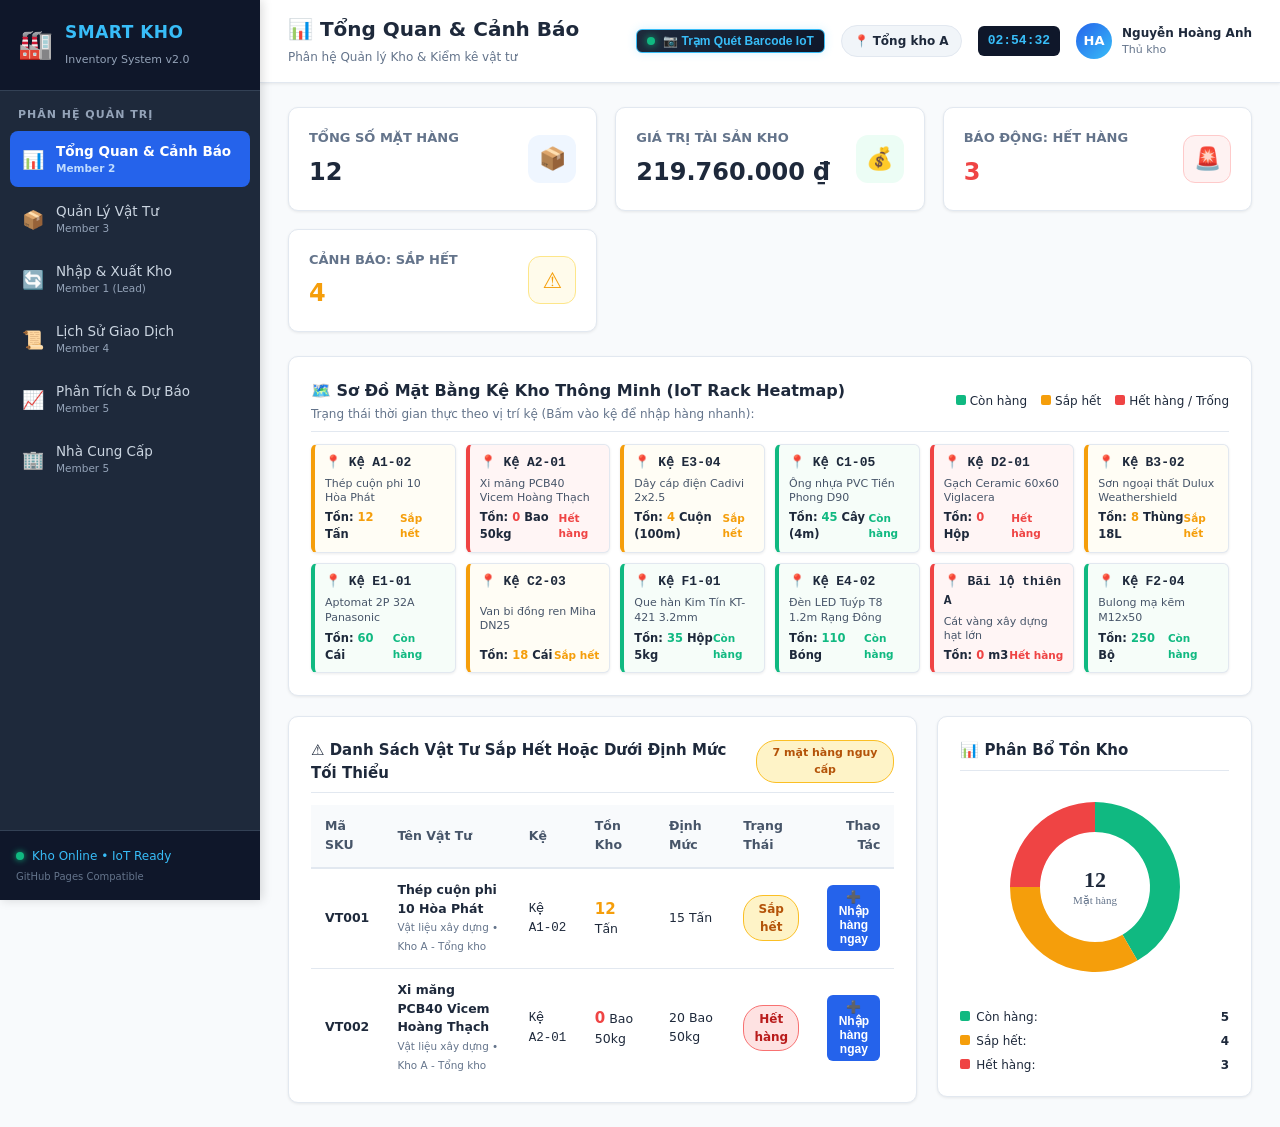
==== index.html @ 8de477c5 "feat: complete 6-page enterprise smart warehouse management system" ====
<!DOCTYPE html>
<html lang="vi">
<head>
  <meta charset="UTF-8">
  <meta name="viewport" content="width=device-width, initial-scale=1.0">
  <title>Smart Kho - Tổng Quan & Cảnh Báo Tồn Kho</title>
  <link rel="stylesheet" href="assets/css/style.css">
</head>
<body>
  <div class="app-layout">
    <!-- Sidebar component -->
    <div id="sidebar-container"></div>

    <div class="app-main">
      <!-- Header component -->
      <div id="header-container"></div>

      <main class="page-content">
        <!-- 4 KPI CARDS -->
        <div class="kpi-grid">
          <div class="kpi-card">
            <div class="kpi-info">
              <h4>Tổng Số Mặt Hàng</h4>
              <div class="kpi-value" id="kpi-total-items">0</div>
            </div>
            <div class="kpi-icon kpi-blue">📦</div>
          </div>

          <div class="kpi-card">
            <div class="kpi-info">
              <h4>Giá Trị Tài Sản Kho</h4>
              <div class="kpi-value" id="kpi-total-value">0 đ</div>
            </div>
            <div class="kpi-icon kpi-green">💰</div>
          </div>

          <div class="kpi-card">
            <div class="kpi-info">
              <h4>Báo Động: Hết Hàng</h4>
              <div class="kpi-value" id="kpi-out-stock" style="color: var(--danger);">0</div>
            </div>
            <div class="kpi-icon kpi-red">🚨</div>
          </div>

          <div class="kpi-card">
            <div class="kpi-info">
              <h4>Cảnh Báo: Sắp Hết</h4>
              <div class="kpi-value" id="kpi-low-stock" style="color: var(--warning);">0</div>
            </div>
            <div class="kpi-icon kpi-yellow">⚠️</div>
          </div>
        </div>

        <!-- SƠ ĐỒ BẢN ĐỒ KỆ KHO THỜI GIAN THỰC (ĐƯA LÊN TRÊN ĐỂ DỄ QUAN SÁT) -->
        <div class="card" style="margin-bottom: 20px;">
          <div class="card-header" style="margin-bottom: 12px; padding-bottom: 8px;">
            <div>
              <h3 class="card-title">🗺️ Sơ Đồ Mặt Bằng Kệ Kho Thông Minh (IoT Rack Heatmap)</h3>
              <p style="font-size: 12px; color: var(--text-muted); margin-top: 2px;">Trạng thái thời gian thực theo vị trí kệ (Bấm vào kệ để nhập hàng nhanh):</p>
            </div>
            <div style="display: flex; gap: 14px; font-size: 12px; align-items: center;">
              <span><span style="display: inline-block; width: 10px; height: 10px; background: #10b981; border-radius: 2px; margin-right: 4px;"></span>Còn hàng</span>
              <span><span style="display: inline-block; width: 10px; height: 10px; background: #f59e0b; border-radius: 2px; margin-right: 4px;"></span>Sắp hết</span>
              <span><span style="display: inline-block; width: 10px; height: 10px; background: #ef4444; border-radius: 2px; margin-right: 4px;"></span>Hết hàng / Trống</span>
            </div>
          </div>
          <div class="rack-grid" id="rack-heatmap-grid" style="margin-top: 8px;">
            <!-- JS render các ô kệ hàng -->
          </div>
        </div>

        <div style="display: grid; grid-template-columns: 2fr 1fr; gap: 20px; align-items: start;">
          <!-- BẢNG CẢNH BÁO NGUY CẤP (THU NHỎ GỌN GÀNG, CÓ SCROLLBAR MƯỢT) -->
          <div class="card" style="margin-bottom: 0;">
            <div class="card-header" style="margin-bottom: 12px; padding-bottom: 8px;">
              <h3 class="card-title" style="font-size: 15px;">⚠️ Danh Sách Vật Tư Sắp Hết Hoặc Dưới Định Mức Tối Thiểu</h3>
              <span class="badge badge-warning" id="warning-count-badge" style="font-size: 11px;">0 mục cần chú ý</span>
            </div>
            <div class="table-responsive" style="max-height: 275px; overflow-y: auto;">
              <table class="table" style="font-size: 12.5px;">
                <thead style="position: sticky; top: 0; background: #f8fafc; z-index: 2;">
                  <tr>
                    <th>Mã SKU</th>
                    <th>Tên Vật Tư</th>
                    <th>Kệ</th>
                    <th>Tồn Kho</th>
                    <th>Định Mức</th>
                    <th>Trạng Thái</th>
                    <th style="text-align: right;">Thao Tác</th>
                  </tr>
                </thead>
                <tbody id="urgent-table-body">
                  <!-- Dữ liệu JS render -->
                </tbody>
              </table>
            </div>
          </div>

          <!-- BIỂU ĐỒ TRÒN TỶ LỆ CƠ CẤU TỒN KHO (HTML5 CANVAS) -->
          <div class="card" style="margin-bottom: 0;">
            <div class="card-header" style="margin-bottom: 12px; padding-bottom: 8px;">
              <h3 class="card-title" style="font-size: 15px;">📊 Phân Bổ Tồn Kho</h3>
            </div>
            <div style="text-align: center; padding: 4px 0;">
              <canvas id="donutChart" width="200" height="200"></canvas>
            </div>
            <div style="margin-top: 10px; font-size: 12px; display: flex; flex-direction: column; gap: 6px;">
              <div style="display: flex; justify-content: space-between; align-items: center;">
                <span><span style="display: inline-block; width: 10px; height: 10px; background: #10b981; border-radius: 2px; margin-right: 6px;"></span>Còn hàng:</span>
                <strong id="legend-in-stock">0</strong>
              </div>
              <div style="display: flex; justify-content: space-between; align-items: center;">
                <span><span style="display: inline-block; width: 10px; height: 10px; background: #f59e0b; border-radius: 2px; margin-right: 6px;"></span>Sắp hết:</span>
                <strong id="legend-low-stock">0</strong>
              </div>
              <div style="display: flex; justify-content: space-between; align-items: center;">
                <span><span style="display: inline-block; width: 10px; height: 10px; background: #ef4444; border-radius: 2px; margin-right: 6px;"></span>Hết hàng:</span>
                <strong id="legend-out-stock">0</strong>
              </div>
            </div>
          </div>
        </div>
      </main>
    </div>
  </div>

  <script src="assets/js/db.js"></script>
  <script src="assets/js/layout.js"></script>
  <script src="assets/js/index.js"></script>
</body>
</html>
---- assets/css/style.css ----
/**
 * ==============================================================================
 * DESIGN SYSTEM VÀ STYLES DÙNG CHUNG (style.css)
 * Phụ trách: Shared Core
 * Đạt chuẩn: HTML5 & CSS3 Responsive, Modern Dashboard UI
 * ==============================================================================
 */

:root {
  --primary: #2563eb;
  --primary-hover: #1d4ed8;
  --primary-light: #eff6ff;
  --success: #10b981;
  --success-bg: #d1fae5;
  --warning: #f59e0b;
  --warning-bg: #fef3c7;
  --danger: #ef4444;
  --danger-bg: #fee2e2;
  --dark-bg: #0f172a;
  --sidebar-bg: #1e293b;
  --sidebar-hover: #334155;
  --body-bg: #f8fafc;
  --card-bg: #ffffff;
  --text-main: #1e293b;
  --text-muted: #64748b;
  --border-color: #e2e8f0;
  --radius: 10px;
  --shadow-sm: 0 1px 3px rgba(0,0,0,0.08);
  --shadow-md: 0 4px 6px -1px rgba(0,0,0,0.1), 0 2px 4px -1px rgba(0,0,0,0.06);
  --shadow-lg: 0 10px 15px -3px rgba(0,0,0,0.1);
  --font-family: 'Segoe UI', system-ui, -apple-system, sans-serif;
}

* {
  box-sizing: border-box;
  margin: 0;
  padding: 0;
}

body {
  font-family: var(--font-family);
  background-color: var(--body-bg);
  color: var(--text-main);
  line-height: 1.5;
  min-height: 100vh;
}

/* --- APP LAYOUT --- */
.app-layout {
  display: flex;
  min-height: 100vh;
}

.app-sidebar {
  width: 260px;
  background-color: var(--sidebar-bg);
  color: #fff;
  display: flex;
  flex-direction: column;
  position: fixed;
  top: 0;
  bottom: 0;
  left: 0;
  z-index: 100;
  box-shadow: 2px 0 10px rgba(0,0,0,0.15);
}

.sidebar-brand {
  display: flex;
  align-items: center;
  gap: 12px;
  padding: 20px 18px;
  background-color: #0f172a;
  border-bottom: 1px solid #334155;
}

.brand-icon {
  font-size: 28px;
}

.brand-text h3 {
  font-size: 17px;
  font-weight: 700;
  letter-spacing: 0.5px;
  color: #38bdf8;
}

.brand-text span {
  font-size: 11px;
  color: #94a3b8;
}

.sidebar-section-title {
  padding: 16px 18px 8px;
  font-size: 11px;
  text-transform: uppercase;
  color: #94a3b8;
  font-weight: 600;
  letter-spacing: 1px;
}

.sidebar-nav {
  display: flex;
  flex-direction: column;
  gap: 4px;
  padding: 0 10px;
  flex: 1;
  overflow-y: auto;
}

.nav-item {
  display: flex;
  align-items: center;
  gap: 12px;
  padding: 10px 12px;
  color: #cbd5e1;
  text-decoration: none;
  border-radius: 8px;
  transition: all 0.2s ease;
}

.nav-item:hover {
  background-color: var(--sidebar-hover);
  color: #fff;
  transform: translateX(4px);
}

.nav-item.active {
  background-color: var(--primary);
  color: #fff;
  font-weight: 600;
}

.nav-icon {
  font-size: 18px;
}

.nav-info {
  display: flex;
  flex-direction: column;
}

.nav-title {
  font-size: 13.5px;
}

.nav-sub {
  font-size: 10.5px;
  color: #94a3b8;
}

.nav-item.active .nav-sub {
  color: #bfdbfe;
}

.sidebar-footer {
  padding: 16px;
  border-top: 1px solid #334155;
  background: #0f172a;
  font-size: 12px;
}

.system-status {
  display: flex;
  align-items: center;
  gap: 8px;
  color: #38bdf8;
  margin-bottom: 4px;
}

.status-dot {
  width: 8px;
  height: 8px;
  background-color: #10b981;
  border-radius: 50%;
  box-shadow: 0 0 6px #10b981;
}

.version-tag {
  color: #64748b;
  display: block;
}

/* --- MAIN CONTENT & HEADER --- */
.app-main {
  flex: 1;
  margin-left: 260px;
  display: flex;
  flex-direction: column;
  min-width: 0;
}

.app-header {
  background-color: var(--card-bg);
  border-bottom: 1px solid var(--border-color);
  padding: 14px 28px;
  display: flex;
  align-items: center;
  justify-content: space-between;
  position: sticky;
  top: 0;
  z-index: 90;
  box-shadow: var(--shadow-sm);
}

.header-left .page-main-title {
  font-size: 20px;
  font-weight: 700;
  color: var(--text-main);
}

.header-left .page-desc {
  font-size: 12px;
  color: var(--text-muted);
}

.header-right {
  display: flex;
  align-items: center;
  gap: 16px;
}

.warehouse-badge {
  background-color: #f1f5f9;
  padding: 6px 12px;
  border-radius: 20px;
  font-size: 12px;
  border: 1px solid var(--border-color);
}

.header-clock {
  font-family: monospace;
  font-size: 13px;
  font-weight: 600;
  background: #0f172a;
  color: #38bdf8;
  padding: 5px 10px;
  border-radius: 6px;
}

.header-user {
  display: flex;
  align-items: center;
  gap: 10px;
}

.user-avatar {
  width: 36px;
  height: 36px;
  border-radius: 50%;
  background: linear-gradient(135deg, #2563eb, #38bdf8);
  color: #fff;
  display: flex;
  align-items: center;
  justify-content: center;
  font-weight: 700;
  font-size: 13px;
}

.user-info {
  display: flex;
  flex-direction: column;
  font-size: 12px;
}

.user-name {
  font-weight: 600;
}

.user-role {
  color: var(--text-muted);
  font-size: 11px;
}

.page-content {
  padding: 24px 28px;
  flex: 1;
}

/* --- CARDS & KPI CARDS --- */
.kpi-grid {
  display: grid;
  grid-template-columns: repeat(auto-fit, minmax(230px, 1fr));
  gap: 18px;
  margin-bottom: 24px;
}

.kpi-card {
  background: var(--card-bg);
  border-radius: var(--radius);
  padding: 20px;
  border: 1px solid var(--border-color);
  box-shadow: var(--shadow-sm);
  display: flex;
  align-items: center;
  justify-content: space-between;
  transition: transform 0.2s, box-shadow 0.2s;
}

.kpi-card:hover {
  transform: translateY(-2px);
  box-shadow: var(--shadow-md);
}

.kpi-info h4 {
  font-size: 13px;
  color: var(--text-muted);
  text-transform: uppercase;
  font-weight: 600;
  margin-bottom: 6px;
}

.kpi-value {
  font-size: 24px;
  font-weight: 700;
  color: var(--text-main);
}

.kpi-icon {
  width: 48px;
  height: 48px;
  border-radius: 12px;
  display: flex;
  align-items: center;
  justify-content: center;
  font-size: 22px;
}

.kpi-blue { background: #eff6ff; color: #2563eb; }
.kpi-red { background: #fef2f2; color: #ef4444; border: 1px solid #fecaca; }
.kpi-yellow { background: #fffbeb; color: #f59e0b; border: 1px solid #fde68a; }
.kpi-green { background: #ecfdf5; color: #10b981; }

.card {
  background: var(--card-bg);
  border-radius: var(--radius);
  border: 1px solid var(--border-color);
  box-shadow: var(--shadow-sm);
  padding: 22px;
  margin-bottom: 24px;
}

.card-header {
  display: flex;
  justify-content: space-between;
  align-items: center;
  margin-bottom: 18px;
  padding-bottom: 12px;
  border-bottom: 1px solid var(--border-color);
}

.card-title {
  font-size: 16px;
  font-weight: 700;
  display: flex;
  align-items: center;
  gap: 8px;
}

/* --- NHÃN TRẠNG THÁI (STATUS BADGES - BẮT BUỘC THEO ĐỀ BÀI) --- */
.badge {
  display: inline-flex;
  align-items: center;
  gap: 6px;
  padding: 4px 10px;
  border-radius: 20px;
  font-size: 12px;
  font-weight: 600;
  text-align: center;
}

/* Hết hàng - Đỏ */
.badge-danger {
  background-color: var(--danger-bg);
  color: #b91c1c;
  border: 1px solid #f87171;
}

/* Sắp hết - Vàng */
.badge-warning {
  background-color: var(--warning-bg);
  color: #b45309;
  border: 1px solid #fbbf24;
}

/* Còn hàng - Xanh */
.badge-success {
  background-color: var(--success-bg);
  color: #047857;
  border: 1px solid #34d399;
}

.badge-info {
  background-color: #e0f2fe;
  color: #0369a1;
  border: 1px solid #7dd3fc;
}

/* --- BẢNG DỮ LIỆU (TABLES) --- */
.table-responsive {
  overflow-x: auto;
}

.table {
  width: 100%;
  border-collapse: collapse;
  font-size: 13.5px;
}

.table th {
  background-color: #f8fafc;
  color: #475569;
  font-weight: 600;
  text-align: left;
  padding: 12px 14px;
  border-bottom: 2px solid var(--border-color);
}

.table td {
  padding: 12px 14px;
  border-bottom: 1px solid var(--border-color);
  vertical-align: middle;
}

.table tr:hover {
  background-color: #f1f5f9;
}

/* --- NÚT BẤM (BUTTONS) --- */
.btn {
  display: inline-flex;
  align-items: center;
  justify-content: center;
  gap: 6px;
  padding: 8px 16px;
  font-size: 13px;
  font-weight: 600;
  border-radius: 6px;
  cursor: pointer;
  border: 1px solid transparent;
  transition: all 0.2s ease;
  text-decoration: none;
}

.btn-primary { background: var(--primary); color: #fff; }
.btn-primary:hover { background: var(--primary-hover); }
.btn-danger { background: var(--danger); color: #fff; }
.btn-danger:hover { background: #dc2626; }
.btn-warning { background: var(--warning); color: #fff; }
.btn-warning:hover { background: #d97706; }
.btn-success { background: var(--success); color: #fff; }
.btn-success:hover { background: #059669; }
.btn-outline { background: transparent; border-color: var(--border-color); color: var(--text-main); }
.btn-outline:hover { background: #f1f5f9; }
.btn-sm { padding: 4px 10px; font-size: 12px; }
.btn:disabled { opacity: 0.5; cursor: not-allowed; }

/* --- FORM CONTROLS & HTML5 VALIDATION --- */
.form-group {
  margin-bottom: 16px;
}

.form-label {
  display: block;
  font-size: 12.5px;
  font-weight: 600;
  margin-bottom: 6px;
  color: #334155;
}

.form-control {
  width: 100%;
  padding: 9px 12px;
  font-size: 13.5px;
  border: 1px solid var(--border-color);
  border-radius: 6px;
  outline: none;
  transition: border-color 0.2s, box-shadow 0.2s;
  background-color: #fff;
}

.form-control:focus {
  border-color: var(--primary);
  box-shadow: 0 0 0 3px rgba(37,99,235,0.15);
}

.form-control.is-invalid, .form-control:invalid:focus {
  border-color: var(--danger) !important;
  box-shadow: 0 0 0 3px rgba(239,68,68,0.2) !important;
}

.invalid-feedback {
  color: var(--danger);
  font-size: 11.5px;
  margin-top: 4px;
  display: none;
  font-weight: 500;
}

.is-invalid + .invalid-feedback,
.show-feedback {
  display: block !important;
}

/* --- TABS --- */
.tab-nav {
  display: flex;
  gap: 8px;
  border-bottom: 2px solid var(--border-color);
  margin-bottom: 20px;
}

.tab-btn {
  padding: 10px 18px;
  font-size: 14px;
  font-weight: 600;
  background: none;
  border: none;
  border-bottom: 2px solid transparent;
  margin-bottom: -2px;
  cursor: pointer;
  color: var(--text-muted);
}

.tab-btn.active {
  color: var(--primary);
  border-bottom-color: var(--primary);
}

.tab-pane {
  display: none;
}

.tab-pane.active {
  display: block;
}

/* --- MODAL DIALOG --- */
.modal-overlay {
  position: fixed;
  top: 0; left: 0; right: 0; bottom: 0;
  background: rgba(15, 23, 42, 0.6);
  display: none;
  align-items: center;
  justify-content: center;
  z-index: 1000;
  padding: 20px;
}

.modal-overlay.active {
  display: flex;
}

.modal-box {
  background: #fff;
  border-radius: var(--radius);
  width: 100%;
  max-width: 580px;
  box-shadow: var(--shadow-lg);
  overflow: hidden;
  animation: modalIn 0.2s ease-out;
}

@keyframes modalIn {
  from { transform: scale(0.95); opacity: 0; }
  to { transform: scale(1); opacity: 1; }
}

.modal-header {
  padding: 16px 22px;
  background: #f8fafc;
  border-bottom: 1px solid var(--border-color);
  display: flex;
  align-items: center;
  justify-content: space-between;
}

.modal-title {
  font-size: 16px;
  font-weight: 700;
}

.modal-close {
  background: none;
  border: none;
  font-size: 20px;
  cursor: pointer;
  color: var(--text-muted);
}

.modal-body {
  padding: 22px;
  max-height: 75vh;
  overflow-y: auto;
}

.modal-footer {
  padding: 14px 22px;
  background: #f8fafc;
  border-top: 1px solid var(--border-color);
  display: flex;
  justify-content: flex-end;
  gap: 10px;
}

/* --- TIMELINE (DÒNG THỜI GIAN LỊCH SỬ) --- */
.timeline {
  position: relative;
  padding: 15px 0 15px 35px;
}

.timeline::before {
  content: '';
  position: absolute;
  top: 0;
  bottom: 0;
  left: 14px;
  width: 2px;
  background-color: var(--border-color);
}

.timeline-item {
  position: relative;
  margin-bottom: 24px;
}

.timeline-dot {
  position: absolute;
  left: -29px;
  top: 4px;
  width: 20px;
  height: 20px;
  border-radius: 50%;
  display: flex;
  align-items: center;
  justify-content: center;
  font-size: 11px;
  color: #fff;
}

.timeline-dot.import { background: var(--success); box-shadow: 0 0 0 4px var(--success-bg); }
.timeline-dot.export { background: var(--danger); box-shadow: 0 0 0 4px var(--danger-bg); }

.timeline-card {
  background: #fff;
  border: 1px solid var(--border-color);
  border-radius: 8px;
  padding: 14px 18px;
  box-shadow: var(--shadow-sm);
}

.timeline-head {
  display: flex;
  justify-content: space-between;
  align-items: center;
  margin-bottom: 6px;
}

.timeline-title {
  font-weight: 700;
  font-size: 14px;
}

.timeline-time {
  font-size: 11.5px;
  color: var(--text-muted);
}

.timeline-meta {
  display: flex;
  gap: 14px;
  font-size: 12.5px;
  color: #475569;
  margin-top: 6px;
}

/* --- TOAST NOTIFICATION --- */
#toast-container {
  position: fixed;
  top: 20px;
  right: 20px;
  z-index: 9999;
  display: flex;
  flex-direction: column;
  gap: 10px;
}

.toast {
  display: flex;
  align-items: center;
  gap: 10px;
  padding: 12px 18px;
  border-radius: 8px;
  color: #fff;
  font-size: 13.5px;
  box-shadow: var(--shadow-lg);
  animation: toastIn 0.3s ease;
  min-width: 280px;
}

.toast-success { background: #059669; }
.toast-error { background: #dc2626; }
.toast-warning { background: #d97706; }

.toast.hide {
  animation: toastOut 0.3s ease forwards;
}

@keyframes toastIn {
  from { transform: translateX(100%); opacity: 0; }
  to { transform: translateX(0); opacity: 1; }
}

@keyframes toastOut {
  from { transform: translateX(0); opacity: 1; }
  to { transform: translateX(100%); opacity: 0; }
}


/* --- IOT BARCODE SCANNER STATION STYLES --- */
.iot-scanner-trigger-btn {
  background: linear-gradient(135deg, #1e293b, #0f172a);
  border: 1px solid #38bdf8;
  color: #38bdf8;
  display: flex;
  align-items: center;
  gap: 8px;
  font-weight: 600;
  box-shadow: 0 0 10px rgba(56, 189, 248, 0.2);
  transition: all 0.2s ease;
}

.iot-scanner-trigger-btn:hover {
  background: #0284c7;
  color: #fff;
  border-color: #0284c7;
  box-shadow: 0 0 15px rgba(2, 132, 199, 0.4);
  transform: translateY(-1px);
}

.iot-pulse-dot {
  width: 8px;
  height: 8px;
  background-color: #10b981;
  border-radius: 50%;
  box-shadow: 0 0 8px #10b981;
  animation: pulseDot 1.4s infinite;
}

@keyframes pulseDot {
  0% { transform: scale(0.9); opacity: 0.7; }
  50% { transform: scale(1.3); opacity: 1; }
  100% { transform: scale(0.9); opacity: 0.7; }
}

.iot-modal-box {
  max-width: 620px;
  border: 1px solid #334155;
}

.iot-modal-header {
  background: #0f172a;
  border-bottom: 1px solid #334155;
}

.scanner-viewport {
  background: #020617;
  border-radius: 8px;
  height: 160px;
  position: relative;
  overflow: hidden;
  display: flex;
  align-items: center;
  justify-content: center;
  border: 2px solid #1e293b;
  box-shadow: inset 0 0 20px rgba(0,0,0,0.8);
}

.laser-beam {
  position: absolute;
  left: 0;
  right: 0;
  height: 2px;
  background: #ef4444;
  box-shadow: 0 0 8px #ef4444, 0 0 18px #ef4444;
  animation: laserSweep 2s infinite ease-in-out;
  z-index: 5;
}

@keyframes laserSweep {
  0% { top: 15%; opacity: 0.6; }
  50% { top: 85%; opacity: 1; }
  100% { top: 15%; opacity: 0.6; }
}

.scanner-target-box {
  width: 220px;
  height: 100px;
  position: relative;
  display: flex;
  flex-direction: column;
  align-items: center;
  justify-content: center;
}

.corner {
  position: absolute;
  width: 14px;
  height: 14px;
  border-color: #38bdf8;
  border-style: solid;
}
.corner.top-left { top: 0; left: 0; border-width: 2px 0 0 2px; }
.corner.top-right { top: 0; right: 0; border-width: 2px 2px 0 0; }
.corner.bottom-left { bottom: 0; left: 0; border-width: 0 0 2px 2px; }
.corner.bottom-right { bottom: 0; right: 0; border-width: 0 2px 2px 0; }

.barcode-preview-stripes {
  display: flex;
  gap: 3px;
  align-items: center;
  height: 40px;
  opacity: 0.45;
}
.bar { background: #94a3b8; height: 100%; border-radius: 1px; }
.bar.b1 { width: 2px; }
.bar.b2 { width: 4px; }
.bar.b3 { width: 6px; }
.bar.b4 { width: 8px; }

.scanner-status-text {
  font-family: monospace;
  font-size: 11px;
  color: #38bdf8;
  margin-top: 10px;
  letter-spacing: 0.5px;
}

.quick-scan-buttons {
  display: grid;
  grid-template-columns: 1fr 1fr;
  gap: 8px;
}

.btn-quick-scan {
  background: #f8fafc;
  border: 1px solid #cbd5e1;
  padding: 8px 12px;
  border-radius: 6px;
  font-size: 12px;
  font-weight: 600;
  color: #334155;
  cursor: pointer;
  text-align: left;
  transition: all 0.15s ease;
  display: flex;
  align-items: center;
  gap: 6px;
}

.btn-quick-scan:hover {
  background: #eff6ff;
  border-color: #2563eb;
  color: #2563eb;
  transform: translateY(-1px);
}

.scan-result-box {
  background: #f8fafc;
  border: 1px solid var(--border-color);
  border-radius: 8px;
  padding: 16px;
  animation: fadeIn 0.25s ease-out;
}

.scan-result-box.success {
  background: #f0fdf4;
  border-color: #86efac;
}

.scan-result-box.error {
  background: #fef2f2;
  border-color: #fca5a5;
}

.result-header {
  display: flex;
  justify-content: space-between;
  align-items: center;
  margin-bottom: 12px;
  padding-bottom: 8px;
  border-bottom: 1px solid #e2e8f0;
}

.result-grid {
  display: grid;
  grid-template-columns: 1fr 1fr;
  gap: 8px;
  font-size: 13px;
  margin-bottom: 14px;
}

.result-actions {
  display: flex;
  gap: 8px;
  flex-wrap: wrap;
}

@keyframes fadeIn {
  from { opacity: 0; transform: translateY(6px); }
  to { opacity: 1; transform: translateY(0); }
}


/* --- RACK HEATMAP (BẢN ĐỒ KỆ KHO THÔNG MINH) --- */
.rack-grid {
  display: grid;
  grid-template-columns: repeat(auto-fill, minmax(125px, 1fr));
  gap: 10px;
  margin-top: 10px;
}

.rack-cell {
  background: #ffffff;
  border: 1px solid var(--border-color);
  border-radius: 6px;
  padding: 8px 10px;
  cursor: pointer;
  transition: all 0.2s ease;
  position: relative;
  display: flex;
  flex-direction: column;
  justify-content: space-between;
  min-height: 68px;
  box-shadow: var(--shadow-sm);
}

.rack-cell:hover {
  transform: translateY(-2px);
  box-shadow: var(--shadow-md);
  border-color: var(--primary);
}

.rack-cell.status-out {
  border-left: 4px solid var(--danger);
  background: #fff5f5;
}

.rack-cell.status-low {
  border-left: 4px solid var(--warning);
  background: #fffdf5;
}

.rack-cell.status-safe {
  border-left: 4px solid var(--success);
  background: #f6fdf9;
}

.rack-code {
  font-family: monospace;
  font-weight: 700;
  font-size: 13px;
  color: #1e293b;
}

.rack-item-name {
  font-size: 11px;
  color: #475569;
  margin: 4px 0;
  line-height: 1.3;
  display: -webkit-box;
  -webkit-line-clamp: 2;
  -webkit-box-orient: vertical;
  overflow: hidden;
}

.rack-qty {
  font-size: 11.5px;
  font-weight: 700;
  display: flex;
  justify-content: space-between;
  align-items: center;
}

/* --- PRINTABLE VOUCHER / HÓA ĐƠN KHO CHUYÊN NGHIỆP --- */
.voucher-modal-box {
  max-width: 720px;
  background: #ffffff;
  border-radius: var(--radius);
  box-shadow: var(--shadow-lg);
  overflow: hidden;
}

.voucher-paper {
  background: #fff;
  padding: 30px;
  color: #111827;
  font-family: 'Times New Roman', serif, 'Segoe UI';
}

.voucher-gov-header {
  display: flex;
  justify-content: space-between;
  text-align: center;
  margin-bottom: 20px;
  border-bottom: 1px dashed #cbd5e1;
  padding-bottom: 12px;
}

.voucher-title-section {
  text-align: center;
  margin: 16px 0;
}

.voucher-title-section h2 {
  font-size: 20px;
  font-weight: 700;
  letter-spacing: 1px;
  text-transform: uppercase;
  color: #0f172a;
  margin-bottom: 4px;
}

.voucher-info-grid {
  display: grid;
  grid-template-columns: 1fr 1fr;
  gap: 8px;
  font-size: 13.5px;
  margin-bottom: 16px;
}

.voucher-table {
  width: 100%;
  border-collapse: collapse;
  font-size: 13px;
  margin: 14px 0;
}

.voucher-table th, .voucher-table td {
  border: 1px solid #475569;
  padding: 8px 10px;
}

.voucher-table th {
  background: #f1f5f9;
  font-weight: 700;
  text-align: center;
}

.voucher-signatures {
  display: grid;
  grid-template-columns: 1fr 1fr 1fr;
  text-align: center;
  margin-top: 30px;
  font-size: 13px;
}

.signature-role {
  font-weight: 700;
  margin-bottom: 50px;
}

.signature-name {
  font-style: italic;
  color: #475569;
}

/* CSS CHO MÁY IN (@media print) */
@media print {
  body * {
    visibility: hidden;
  }
  #voucher-printable-area, #voucher-printable-area * {
    visibility: visible;
  }
  #voucher-printable-area {
    position: absolute;
    left: 0;
    top: 0;
    width: 100%;
    margin: 0;
    padding: 20px;
    background: #fff;
  }
  .app-sidebar, .app-header, .modal-footer, .btn, .tab-nav {
    display: none !important;
  }
}

/* --- VIEW TOGGLE BUTTONS (HISTORY) --- */
.view-toggle-group {
  display: inline-flex;
  border: 1px solid var(--border-color);
  border-radius: 6px;
  overflow: hidden;
}

.view-toggle-btn {
  padding: 6px 14px;
  font-size: 12.5px;
  font-weight: 600;
  background: #fff;
  border: none;
  cursor: pointer;
  color: var(--text-muted);
  transition: all 0.15s ease;
}

.view-toggle-btn.active {
  background: var(--primary);
  color: #fff;
}
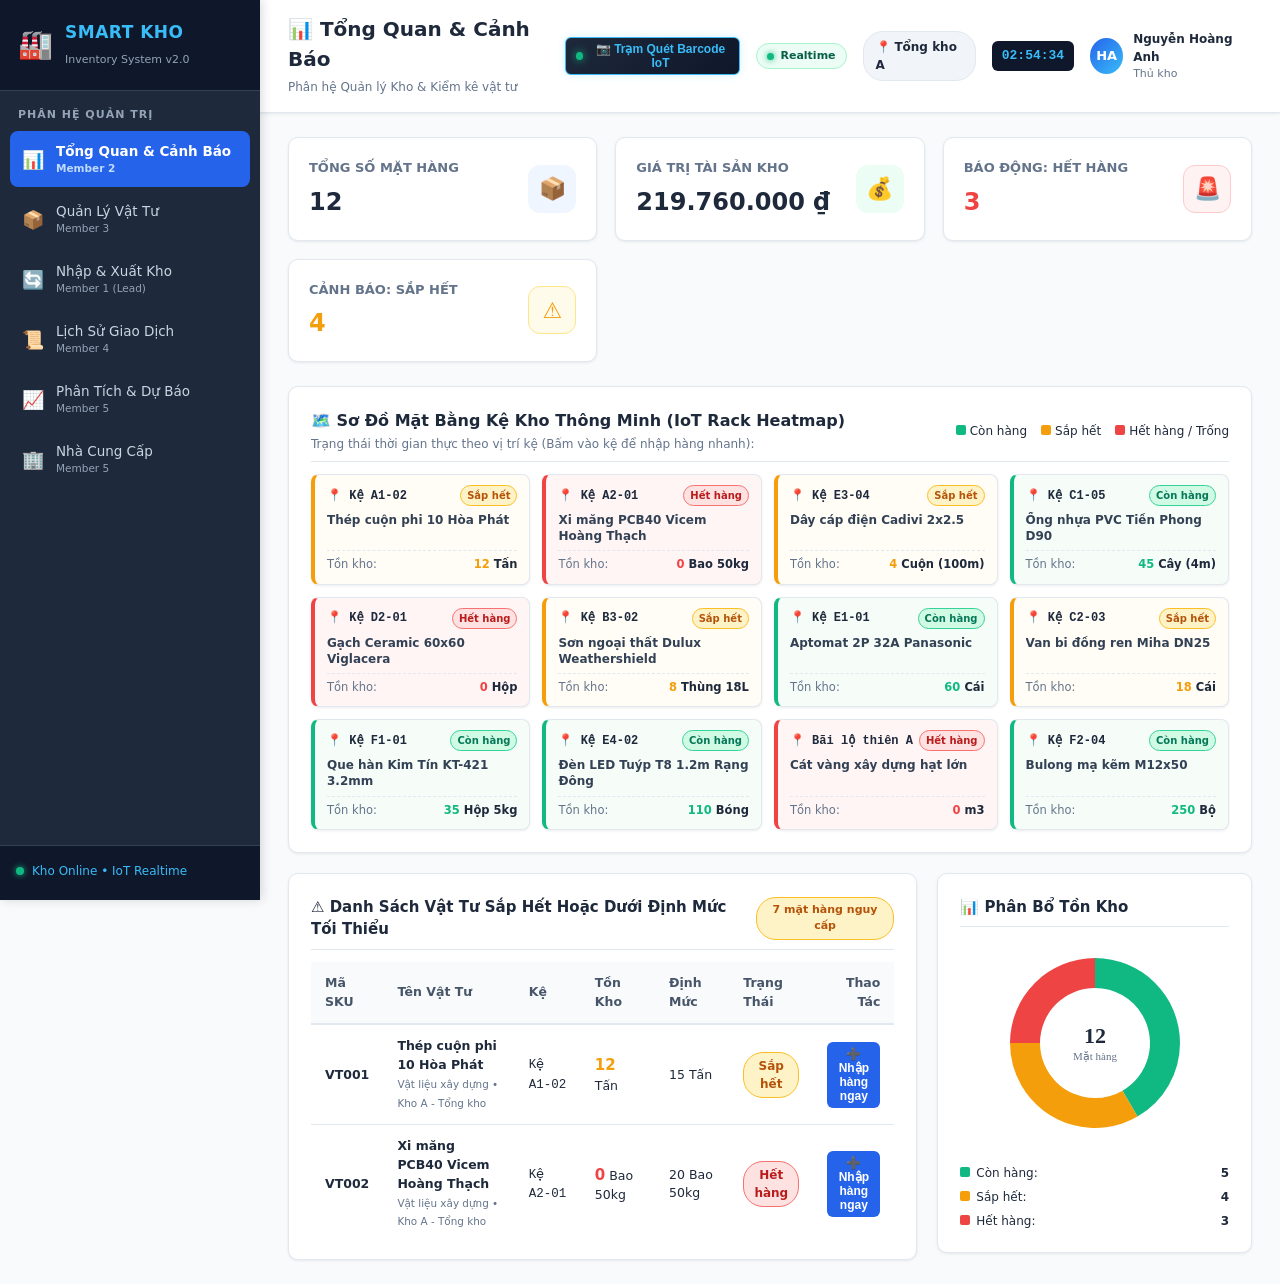
==== commit 2928adb2: "fix(ui-ux): full mobile-desktop responsiveness, realtime sync event bus, and clean layout" ====
--- a/index.html
+++ b/index.html
@@ -69,7 +69,7 @@
           </div>
         </div>
 
-        <div style="display: grid; grid-template-columns: 2fr 1fr; gap: 20px; align-items: start;">
+        <div class="dashboard-split-grid">
           <!-- BẢNG CẢNH BÁO NGUY CẤP (THU NHỎ GỌN GÀNG, CÓ SCROLLBAR MƯỢT) -->
           <div class="card" style="margin-bottom: 0;">
             <div class="card-header" style="margin-bottom: 12px; padding-bottom: 8px;">
--- a/assets/css/style.css
+++ b/assets/css/style.css
@@ -915,23 +915,24 @@
 /* --- RACK HEATMAP (BẢN ĐỒ KỆ KHO THÔNG MINH) --- */
 .rack-grid {
   display: grid;
-  grid-template-columns: repeat(auto-fill, minmax(125px, 1fr));
-  gap: 10px;
+  grid-template-columns: repeat(6, 1fr);
+  gap: 12px;
   margin-top: 10px;
+  width: 100%;
 }
 
 .rack-cell {
   background: #ffffff;
   border: 1px solid var(--border-color);
-  border-radius: 6px;
-  padding: 8px 10px;
+  border-radius: 8px;
+  padding: 10px 12px;
   cursor: pointer;
   transition: all 0.2s ease;
   position: relative;
   display: flex;
   flex-direction: column;
   justify-content: space-between;
-  min-height: 68px;
+  min-height: 84px;
   box-shadow: var(--shadow-sm);
 }
 
@@ -956,30 +957,56 @@
   background: #f6fdf9;
 }
 
+.rack-header-row {
+  display: flex;
+  justify-content: space-between;
+  align-items: center;
+  gap: 6px;
+  margin-bottom: 4px;
+}
+
 .rack-code {
   font-family: monospace;
   font-weight: 700;
-  font-size: 13px;
+  font-size: 12px;
   color: #1e293b;
+  white-space: nowrap;
+}
+
+.rack-badge {
+  font-size: 10px !important;
+  padding: 2px 6px !important;
+  white-space: nowrap;
 }
 
 .rack-item-name {
-  font-size: 11px;
-  color: #475569;
-  margin: 4px 0;
-  line-height: 1.3;
+  font-size: 12px;
+  font-weight: 600;
+  color: #334155;
+  margin: 2px 0 6px;
+  line-height: 1.35;
   display: -webkit-box;
   -webkit-line-clamp: 2;
   -webkit-box-orient: vertical;
   overflow: hidden;
-}
-
-.rack-qty {
+  text-overflow: ellipsis;
+  min-height: 32px;
+}
+
+.rack-qty-row {
+  display: flex;
+  justify-content: space-between;
+  align-items: center;
   font-size: 11.5px;
+  color: var(--text-muted);
+  border-top: 1px dashed #e2e8f0;
+  padding-top: 5px;
+  margin-top: auto;
+}
+
+.rack-qty-val {
   font-weight: 700;
-  display: flex;
-  justify-content: space-between;
-  align-items: center;
+  color: var(--text-main);
 }
 
 /* --- PRINTABLE VOUCHER / HÓA ĐƠN KHO CHUYÊN NGHIỆP --- */
@@ -1110,3 +1137,660 @@
   background: var(--primary);
   color: #fff;
 }
+
+/* ==============================================================================
+ * REALTIME SYNC & SEMANTIC RESPONSIVE GRIDS (Chuẩn Clean Code & ECC)
+ * ==============================================================================
+ */
+
+/* Huy hiệu đồng bộ Realtime trên Header */
+.realtime-badge {
+  display: inline-flex;
+  align-items: center;
+  gap: 6px;
+  background: #ecfdf5;
+  border: 1px solid #a7f3d0;
+  color: #065f46;
+  padding: 4px 10px;
+  border-radius: 20px;
+  font-size: 11px;
+  font-weight: 600;
+  transition: all 0.25s ease;
+  white-space: nowrap;
+}
+
+.realtime-pulse-dot {
+  width: 7px;
+  height: 7px;
+  background-color: #10b981;
+  border-radius: 50%;
+  box-shadow: 0 0 6px #10b981;
+  animation: pulseDot 1.4s infinite;
+}
+
+.realtime-badge.synced {
+  background: #eff6ff;
+  border-color: #93c5fd;
+  color: #1d4ed8;
+  transform: scale(1.05);
+}
+
+.iot-btn-text-mobile {
+  display: none;
+}
+
+/* Lưới Dashboard: Bảng cảnh báo (2fr) & Biểu đồ Donut (1fr) */
+.dashboard-split-grid {
+  display: grid;
+  grid-template-columns: 2fr 1fr;
+  gap: 20px;
+  align-items: start;
+  width: 100%;
+}
+
+/* Lưới Analytics: 2 Biểu đồ & 2 Khối dự báo */
+.analytics-charts-grid,
+.analytics-insights-grid {
+  display: grid;
+  grid-template-columns: 1fr 1fr;
+  gap: 20px;
+  width: 100%;
+}
+
+.analytics-charts-grid {
+  margin-bottom: 24px;
+}
+
+/* Lưới bộ lọc danh mục vật tư & lịch sử */
+.inventory-filter-grid {
+  display: grid;
+  grid-template-columns: 2fr 1.2fr 1fr 1fr auto;
+  gap: 12px;
+  margin-bottom: 20px;
+  align-items: end;
+  width: 100%;
+}
+
+.history-filter-grid {
+  display: grid;
+  grid-template-columns: 1.5fr 1fr 1fr 1fr auto;
+  gap: 12px;
+  margin-bottom: 20px;
+  align-items: end;
+  width: 100%;
+}
+
+.history-stat-grid {
+  display: grid;
+  grid-template-columns: 1fr 1fr 1fr;
+  gap: 14px;
+  margin-bottom: 20px;
+  background: #f8fafc;
+  padding: 12px 16px;
+  border-radius: 8px;
+  border: 1px solid var(--border-color);
+  font-size: 13px;
+  width: 100%;
+}
+
+/* Hàng form 2 cột và 3 cột */
+.form-row-2col {
+  display: grid;
+  grid-template-columns: 1fr 1fr;
+  gap: 12px;
+  width: 100%;
+}
+
+.form-row-3col {
+  display: grid;
+  grid-template-columns: 1fr 1fr 1fr;
+  gap: 12px;
+  width: 100%;
+}
+
+/* Nhóm nút sao lưu & khôi phục dữ liệu */
+.backup-btn-group {
+  display: flex;
+  gap: 10px;
+  align-items: center;
+  flex-wrap: wrap;
+}
+
+/* ==============================================================================
+ * MOBILE APP RESPONSIVE DESIGN SYSTEM (Tương Thích Smartphone & Tablet)
+ * Chuẩn Native Mobile App UI/UX & Touch Targets (WCAG AAA)
+ * ==============================================================================
+ */
+
+/* Nút Hamburger menu trên Header */
+.mobile-menu-toggle {
+  display: none;
+  flex-direction: column;
+  justify-content: center;
+  align-items: center;
+  gap: 4px;
+  width: 38px;
+  height: 38px;
+  border-radius: 8px;
+  background: #f1f5f9;
+  border: 1px solid var(--border-color);
+  cursor: pointer;
+  padding: 8px;
+  flex-shrink: 0;
+  transition: all 0.2s ease;
+}
+
+.mobile-menu-toggle:hover {
+  background: #e2e8f0;
+}
+
+.mobile-menu-toggle span {
+  display: block;
+  width: 18px;
+  height: 2px;
+  background-color: var(--text-main);
+  border-radius: 2px;
+}
+
+/* Nút đóng Sidebar Drawer */
+.sidebar-close-btn {
+  display: none;
+  background: transparent;
+  border: none;
+  color: #cbd5e1;
+  font-size: 24px;
+  cursor: pointer;
+  padding: 4px 8px;
+  margin-left: auto;
+  line-height: 1;
+  border-radius: 6px;
+  transition: all 0.2s;
+}
+
+.sidebar-close-btn:hover {
+  color: #fff;
+  background: rgba(255, 255, 255, 0.1);
+}
+
+/* Lớp phủ Backdrop khi mở Drawer trên điện thoại */
+.sidebar-backdrop {
+  position: fixed;
+  inset: 0;
+  background: rgba(15, 23, 42, 0.65);
+  backdrop-filter: blur(4px);
+  -webkit-backdrop-filter: blur(4px);
+  z-index: 998;
+  opacity: 0;
+  pointer-events: none;
+  transition: opacity 0.3s ease;
+}
+
+.sidebar-backdrop.active {
+  opacity: 1;
+  pointer-events: auto;
+}
+
+/* Thanh Bottom Navigation chuẩn Mobile App */
+.mobile-bottom-nav {
+  display: none;
+}
+
+/* Khoá cuộn trang khi mở drawer */
+body.sidebar-locked {
+  overflow: hidden !important;
+}
+
+/* Ngăn ngừa tràn khung hình ngang trên toàn bộ hệ thống */
+html, body {
+  width: 100%;
+  max-width: 100vw;
+  overflow-x: hidden;
+  position: relative;
+}
+
+.app-layout,
+.app-main,
+.page-content,
+.card {
+  width: 100%;
+  max-width: 100%;
+  box-sizing: border-box;
+}
+
+/* --- MÀN HÌNH LAPTOP VỪA (<= 1280px) --- */
+@media screen and (max-width: 1280px) {
+  .rack-grid {
+    grid-template-columns: repeat(4, 1fr) !important;
+  }
+}
+
+/* --- TABLET & MÀN HÌNH NHỎ (<= 992px) --- */
+@media screen and (max-width: 992px) {
+  /* Biến Sidebar thành Drawer trượt từ bên trái sang */
+  .app-sidebar {
+    position: fixed;
+    top: 0;
+    bottom: 0;
+    left: 0;
+    width: 280px;
+    max-width: 82vw;
+    z-index: 1000;
+    transform: translateX(-100%);
+    transition: transform 0.3s cubic-bezier(0.16, 1, 0.3, 1);
+    box-shadow: none;
+  }
+
+  .app-sidebar.mobile-open {
+    transform: translateX(0);
+    box-shadow: 10px 0 30px rgba(0, 0, 0, 0.45);
+  }
+
+  .sidebar-close-btn {
+    display: block;
+  }
+
+  .mobile-menu-toggle {
+    display: flex;
+  }
+
+  /* Main content chiếm trọn chiều rộng */
+  .app-main {
+    margin-left: 0 !important;
+    width: 100%;
+    min-width: 0;
+    padding-bottom: 74px; /* Chừa khoảng trống cho Bottom Bar */
+  }
+
+  .page-content {
+    padding: 16px 14px;
+  }
+
+  /* Header tối ưu cho tablet & mobile */
+  .app-header {
+    padding: 10px 14px;
+    gap: 8px;
+  }
+
+  .header-left {
+    display: flex;
+    align-items: center;
+    gap: 8px;
+    min-width: 0;
+    flex: 1;
+  }
+
+  .header-title-box {
+    min-width: 0;
+  }
+
+  .page-main-title {
+    font-size: 15px !important;
+    white-space: nowrap;
+    overflow: hidden;
+    text-overflow: ellipsis;
+  }
+
+  .page-desc {
+    display: none;
+  }
+
+  .warehouse-badge {
+    display: none;
+  }
+
+  .header-clock {
+    display: none;
+  }
+
+  .user-info {
+    display: none;
+  }
+
+  .header-user {
+    gap: 0;
+  }
+
+  .header-right {
+    gap: 8px;
+    flex-shrink: 0;
+  }
+
+  .iot-scanner-trigger-btn {
+    padding: 6px 10px !important;
+    font-size: 12px !important;
+  }
+
+  /* Kích hoạt thanh điều hướng Mobile App dưới đáy */
+  .mobile-bottom-nav {
+    display: flex;
+    position: fixed;
+    bottom: 0;
+    left: 0;
+    right: 0;
+    height: 58px;
+    background: #0f172a;
+    border-top: 1px solid #1e293b;
+    z-index: 950;
+    align-items: stretch;
+    justify-content: space-around;
+    padding-bottom: env(safe-area-inset-bottom, 0px);
+    box-shadow: 0 -4px 16px rgba(0, 0, 0, 0.25);
+  }
+
+  .mobile-nav-link {
+    flex: 1;
+    display: flex;
+    flex-direction: column;
+    align-items: center;
+    justify-content: center;
+    color: #94a3b8;
+    text-decoration: none;
+    font-size: 10px;
+    font-weight: 500;
+    transition: all 0.15s ease;
+    gap: 2px;
+  }
+
+  .mobile-nav-link .m-icon {
+    font-size: 18px;
+    line-height: 1;
+  }
+
+  .mobile-nav-link.active {
+    color: #38bdf8;
+    font-weight: 700;
+  }
+
+  .mobile-nav-link.active .m-icon {
+    transform: scale(1.15);
+    filter: drop-shadow(0 0 6px rgba(56, 189, 248, 0.6));
+  }
+
+  /* Rack Heatmap chuyển sang 3 cột trên tablet */
+  .rack-grid {
+    grid-template-columns: repeat(3, 1fr) !important;
+  }
+
+  /* Lưới Dashboard chuyển dọc */
+  .dashboard-split-grid {
+    grid-template-columns: 1fr !important;
+    gap: 16px !important;
+  }
+
+  .analytics-charts-grid,
+  .analytics-insights-grid {
+    grid-template-columns: 1fr !important;
+    gap: 16px !important;
+  }
+}
+
+/* --- SMARTPHONE BREAKPOINT (<= 768px) --- */
+@media screen and (max-width: 768px) {
+  /* Tối ưu cảm ứng ngón tay (Touch targets) */
+  .btn, .form-control, .view-toggle-btn {
+    min-height: 42px;
+  }
+
+  /* Tránh iOS Safari tự động zoom in khi focus vào input */
+  input[type="text"],
+  input[type="number"],
+  input[type="date"],
+  input[type="tel"],
+  input[type="email"],
+  select,
+  textarea {
+    font-size: 15px !important;
+  }
+
+  /* Nút quét Barcode thu nhỏ văn bản */
+  .iot-btn-text {
+    display: none !important;
+  }
+
+  .iot-btn-text-mobile {
+    display: inline !important;
+  }
+
+  /* KPI Cards chuyển sang 2 cột */
+  .kpi-grid {
+    grid-template-columns: repeat(2, 1fr) !important;
+    gap: 10px !important;
+    margin-bottom: 16px;
+  }
+
+  .kpi-card {
+    padding: 12px 14px;
+  }
+
+  .kpi-value {
+    font-size: 17px !important;
+  }
+
+  .kpi-info h4 {
+    font-size: 11px;
+    margin-bottom: 2px;
+  }
+
+  .kpi-icon {
+    width: 38px;
+    height: 38px;
+    font-size: 18px;
+    border-radius: 10px;
+  }
+
+  /* Rack Heatmap chuyển sang 2 cột cân xứng */
+  .rack-grid {
+    grid-template-columns: repeat(2, 1fr) !important;
+    gap: 10px !important;
+  }
+
+  .rack-cell {
+    padding: 8px 10px !important;
+    min-height: 78px !important;
+  }
+
+  .rack-item-name {
+    font-size: 11px !important;
+    min-height: 28px !important;
+  }
+
+  /* Form & Bộ lọc chuyển sang 1 cột dạng danh sách */
+  .inventory-filter-grid,
+  .history-filter-grid,
+  .history-stat-grid,
+  .form-row-2col,
+  .form-row-3col,
+  .filter-grid,
+  .form-grid,
+  .stat-boxes {
+    grid-template-columns: 1fr !important;
+    gap: 10px !important;
+  }
+
+  .backup-btn-group {
+    flex-direction: column !important;
+    width: 100% !important;
+    align-items: stretch !important;
+  }
+
+  .backup-btn-group .btn {
+    width: 100% !important;
+    justify-content: center;
+  }
+
+  .card-header {
+    flex-direction: column;
+    align-items: flex-start;
+    gap: 10px;
+  }
+
+  .card-header .card-actions {
+    width: 100%;
+    display: flex;
+    justify-content: space-between;
+  }
+
+  /* Tối ưu Banner Barcode IoT trên inventory.html */
+  .inventory-iot-banner {
+    padding: 14px !important;
+  }
+
+  .inventory-iot-grid {
+    grid-template-columns: 1fr !important;
+    gap: 10px !important;
+  }
+
+  /* Bảng dữ liệu tự động cuộn ngang mượt mà, bảo vệ cột không bị ép nát */
+  .table-responsive {
+    width: 100% !important;
+    max-width: 100% !important;
+    overflow-x: auto !important;
+    -webkit-overflow-scrolling: touch !important;
+    border-radius: 8px;
+    border: 1px solid var(--border-color);
+  }
+
+  .table-responsive table {
+    min-width: 650px !important;
+    font-size: 12.5px;
+  }
+
+  .table th, .table td {
+    padding: 9px 10px;
+  }
+
+  /* Modal trên di động: Full màn hình hoặc Bottom Sheet */
+  .modal-overlay {
+    padding: 10px;
+    align-items: flex-end;
+  }
+
+  .modal-box {
+    width: 100% !important;
+    max-width: 100% !important;
+    max-height: 90vh !important;
+    border-radius: 16px 16px 0 0 !important;
+    margin: 0 !important;
+  }
+
+  .modal-header {
+    padding: 14px 16px !important;
+  }
+
+  .modal-body {
+    padding: 14px 16px !important;
+  }
+
+  .modal-footer {
+    padding: 12px 16px !important;
+    flex-direction: column-reverse;
+    gap: 8px;
+  }
+
+  .modal-footer .btn {
+    width: 100% !important;
+  }
+
+  /* Trạm quét IoT Barcode Modal */
+  .scanner-viewport {
+    height: 150px !important;
+  }
+
+  .quick-scan-buttons {
+    grid-template-columns: 1fr 1fr !important;
+    gap: 6px !important;
+  }
+
+  .btn-quick-scan {
+    padding: 8px 6px !important;
+    font-size: 11px !important;
+  }
+
+  .result-grid {
+    grid-template-columns: 1fr 1fr !important;
+    gap: 6px !important;
+    font-size: 12px !important;
+  }
+
+  .result-actions {
+    flex-direction: column !important;
+    gap: 6px !important;
+  }
+
+  .result-actions .btn {
+    width: 100% !important;
+  }
+
+  /* Trang Nhập & Xuất kho */
+  .tab-nav {
+    display: flex;
+    width: 100%;
+  }
+
+  .tab-nav .tab-btn {
+    flex: 1;
+    text-align: center;
+    padding: 12px 8px;
+  }
+
+  /* Phiếu in Mẫu số 02-VT */
+  #voucher-printable-area {
+    padding: 12px !important;
+  }
+
+  .voucher-signatures {
+    grid-template-columns: 1fr !important;
+    gap: 20px;
+  }
+
+  .signature-role {
+    margin-bottom: 20px !important;
+  }
+
+  /* Trang Lịch sử Timeline */
+  .timeline-card {
+    margin-left: 24px !important;
+    padding: 12px !important;
+  }
+
+  .timeline-dot {
+    left: -24px !important;
+    width: 26px !important;
+    height: 26px !important;
+    font-size: 12px !important;
+  }
+}
+
+/* --- MÀN HÌNH NHỎ (<= 420px) --- */
+@media screen and (max-width: 420px) {
+  .app-header {
+    padding: 8px 10px;
+  }
+
+  .page-main-title {
+    font-size: 13.5px !important;
+  }
+
+  .iot-scanner-trigger-btn {
+    padding: 5px 8px !important;
+    font-size: 11px !important;
+  }
+
+  /* KPI Cards chuyển sang 1 cột */
+  .kpi-grid {
+    grid-template-columns: 1fr !important;
+  }
+
+  /* Rack Heatmap chuyển sang 1 cột */
+  .rack-grid {
+    grid-template-columns: 1fr !important;
+  }
+
+  .quick-scan-buttons {
+    grid-template-columns: 1fr !important;
+  }
+
+  .mobile-nav-link .m-text {
+    font-size: 9.5px;
+  }
+}
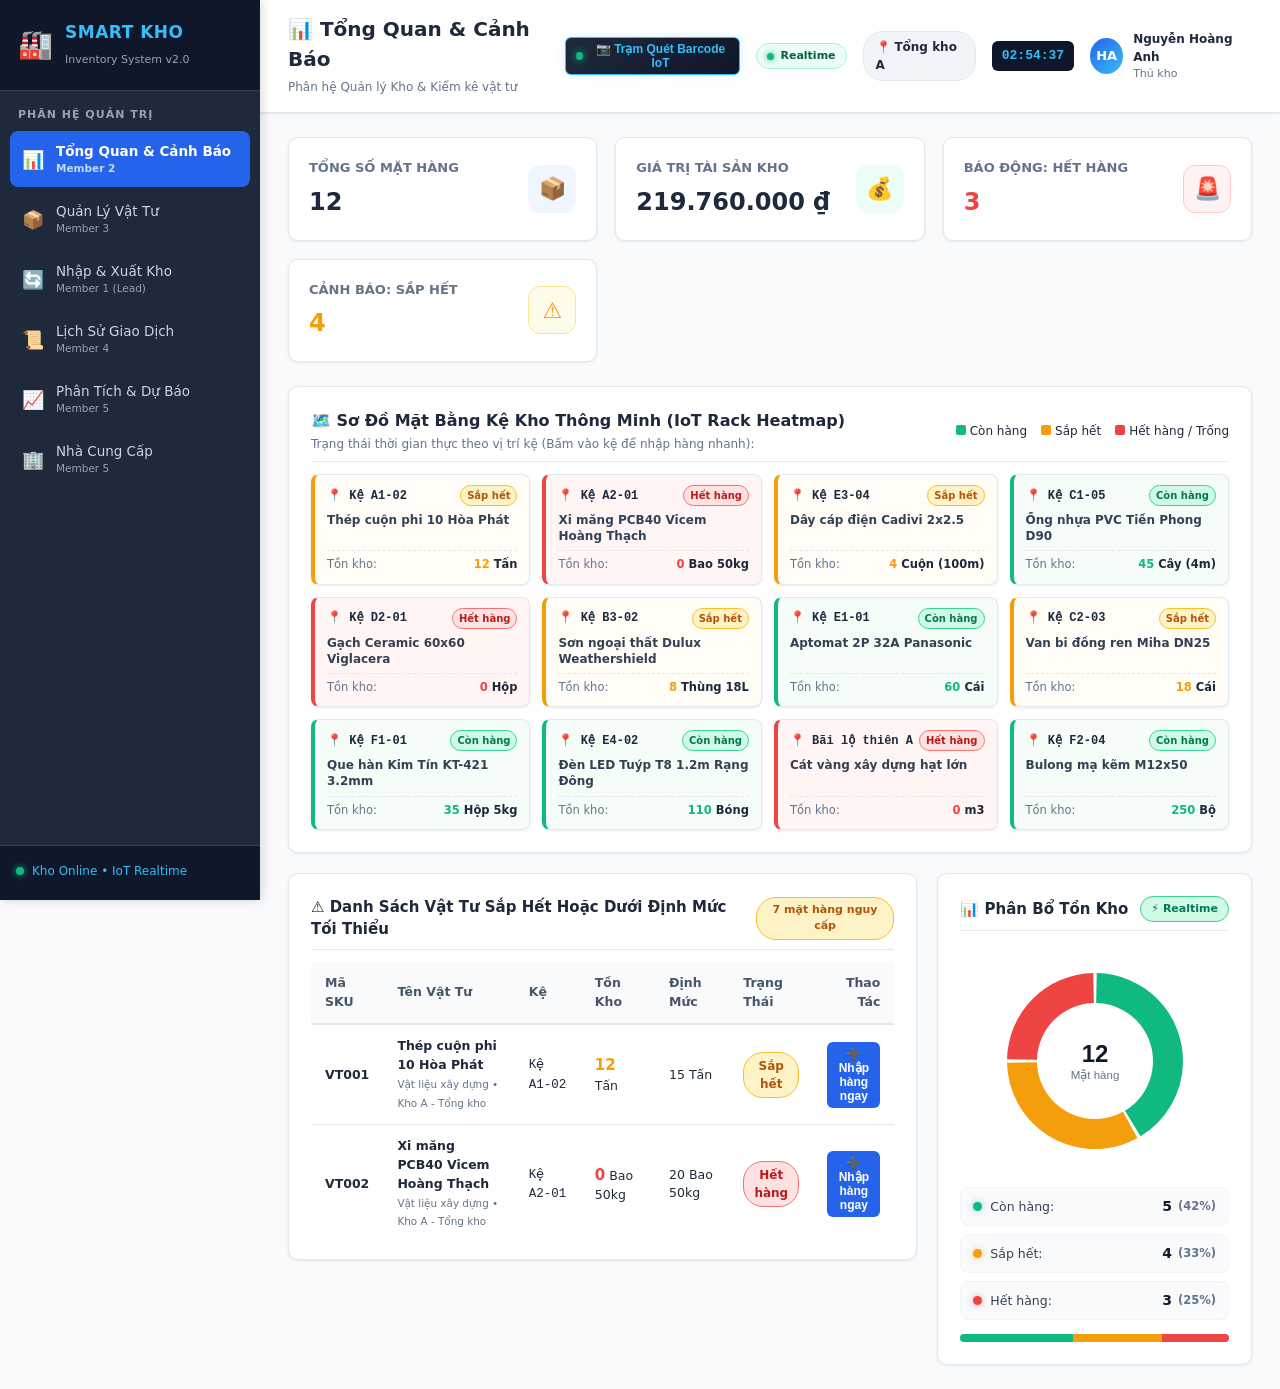
==== commit 17980978: "feat: complete mobile app responsive cards, realtime animated charts, and UI polish" ====
--- a/index.html
+++ b/index.html
@@ -76,7 +76,9 @@
               <h3 class="card-title" style="font-size: 15px;">⚠️ Danh Sách Vật Tư Sắp Hết Hoặc Dưới Định Mức Tối Thiểu</h3>
               <span class="badge badge-warning" id="warning-count-badge" style="font-size: 11px;">0 mục cần chú ý</span>
             </div>
-            <div class="table-responsive" style="max-height: 275px; overflow-y: auto;">
+
+            <!-- CHẾ ĐỘ XEM BẢNG CHO DESKTOP -->
+            <div class="table-responsive urgent-desktop-table" style="max-height: 275px; overflow-y: auto;">
               <table class="table" style="font-size: 12.5px;">
                 <thead style="position: sticky; top: 0; background: #f8fafc; z-index: 2;">
                   <tr>
@@ -94,29 +96,47 @@
                 </tbody>
               </table>
             </div>
+
+            <!-- CHẾ ĐỘ XEM THẺ CHO SMARTPHONE (KHÔNG BỊ CẮT CỘT, DỄ BẤM NHẬP HÀNG) -->
+            <div class="urgent-mobile-list" id="urgent-mobile-list">
+              <!-- Dữ liệu JS render -->
+            </div>
           </div>
 
-          <!-- BIỂU ĐỒ TRÒN TỶ LỆ CƠ CẤU TỒN KHO (HTML5 CANVAS) -->
-          <div class="card" style="margin-bottom: 0;">
+          <!-- BIỂU ĐỒ TRÒN TỶ LỆ CƠ CẤU TỒN KHO (HTML5 CANVAS REALTIME) -->
+          <div class="card donut-card" style="margin-bottom: 0;">
             <div class="card-header" style="margin-bottom: 12px; padding-bottom: 8px;">
               <h3 class="card-title" style="font-size: 15px;">📊 Phân Bổ Tồn Kho</h3>
+              <span class="badge badge-success" style="font-size: 11px;">⚡ Realtime</span>
             </div>
-            <div style="text-align: center; padding: 4px 0;">
-              <canvas id="donutChart" width="200" height="200"></canvas>
+            <div class="donut-center-wrapper">
+              <canvas id="donutChart" width="220" height="220"></canvas>
             </div>
-            <div style="margin-top: 10px; font-size: 12px; display: flex; flex-direction: column; gap: 6px;">
-              <div style="display: flex; justify-content: space-between; align-items: center;">
-                <span><span style="display: inline-block; width: 10px; height: 10px; background: #10b981; border-radius: 2px; margin-right: 6px;"></span>Còn hàng:</span>
+            <div class="donut-legend-modern">
+              <div class="donut-pill in-stock">
+                <span class="dot-indicator green"></span>
+                <span class="pill-name">Còn hàng:</span>
                 <strong id="legend-in-stock">0</strong>
+                <span class="pill-pct" id="pct-in-stock">(0%)</span>
               </div>
-              <div style="display: flex; justify-content: space-between; align-items: center;">
-                <span><span style="display: inline-block; width: 10px; height: 10px; background: #f59e0b; border-radius: 2px; margin-right: 6px;"></span>Sắp hết:</span>
+              <div class="donut-pill low-stock">
+                <span class="dot-indicator yellow"></span>
+                <span class="pill-name">Sắp hết:</span>
                 <strong id="legend-low-stock">0</strong>
+                <span class="pill-pct" id="pct-low-stock">(0%)</span>
               </div>
-              <div style="display: flex; justify-content: space-between; align-items: center;">
-                <span><span style="display: inline-block; width: 10px; height: 10px; background: #ef4444; border-radius: 2px; margin-right: 6px;"></span>Hết hàng:</span>
+              <div class="donut-pill out-stock">
+                <span class="dot-indicator red"></span>
+                <span class="pill-name">Hết hàng:</span>
                 <strong id="legend-out-stock">0</strong>
+                <span class="pill-pct" id="pct-out-stock">(0%)</span>
               </div>
+            </div>
+            <!-- Thanh Tỷ Lệ An Toàn Kho -->
+            <div class="ratio-progress-bar" title="Thanh tỷ lệ cơ cấu tồn kho an toàn">
+              <div class="ratio-fill green" id="bar-in-stock" style="width: 0%;"></div>
+              <div class="ratio-fill yellow" id="bar-low-stock" style="width: 0%;"></div>
+              <div class="ratio-fill red" id="bar-out-stock" style="width: 0%;"></div>
             </div>
           </div>
         </div>
--- a/assets/css/style.css
+++ b/assets/css/style.css
@@ -43,6 +43,8 @@
   color: var(--text-main);
   line-height: 1.5;
   min-height: 100vh;
+  width: 100%;
+  overflow-x: hidden;
 }
 
 /* --- APP LAYOUT --- */
@@ -1254,6 +1256,237 @@
   gap: 10px;
   align-items: center;
   flex-wrap: wrap;
+}
+
+/* ==============================================================================
+ * CƠ CHẾ HIỂN THỊ ĐA NỀN TẢNG (DESKTOP TABLE VS SMARTPHONE CARDS)
+ * ==============================================================================
+ */
+
+/* Mặc định trên Máy tính / Laptop: Hiển thị dạng Bảng chuẩn */
+.urgent-desktop-table,
+.inventory-desktop-table,
+.suppliers-desktop-table {
+  display: block;
+  width: 100%;
+}
+
+.urgent-mobile-list,
+.inventory-mobile-list,
+.suppliers-mobile-list {
+  display: none;
+  flex-direction: column;
+  gap: 12px;
+  width: 100%;
+}
+
+/* Thẻ Card cho Smartphone (Native Mobile App Card UI) */
+.mobile-item-card {
+  background: #ffffff;
+  border: 1px solid var(--border-color);
+  border-radius: 12px;
+  padding: 14px 16px;
+  box-shadow: 0 1px 3px rgba(0, 0, 0, 0.04);
+  display: flex;
+  flex-direction: column;
+  gap: 10px;
+  transition: transform 0.15s ease, box-shadow 0.15s ease;
+}
+
+.mobile-item-card:active {
+  transform: scale(0.99);
+}
+
+.mobile-card-header {
+  display: flex;
+  justify-content: space-between;
+  align-items: center;
+  gap: 8px;
+}
+
+.mobile-sku-badge {
+  font-family: ui-monospace, SFMono-Regular, Menlo, Monaco, Consolas, monospace;
+  font-weight: 700;
+  font-size: 13px;
+  color: var(--primary);
+  background: #eff6ff;
+  border: 1px solid #bfdbfe;
+  padding: 3px 8px;
+  border-radius: 6px;
+  letter-spacing: 0.5px;
+}
+
+.mobile-location-tag {
+  font-size: 12px;
+  color: #475569;
+  background: #f1f5f9;
+  padding: 3px 8px;
+  border-radius: 6px;
+  font-weight: 500;
+}
+
+.mobile-item-title {
+  font-size: 15px;
+  font-weight: 700;
+  color: #1e293b;
+  margin: 0;
+  line-height: 1.35;
+}
+
+.mobile-item-sub {
+  font-size: 12px;
+  color: var(--text-muted);
+}
+
+.mobile-item-meta-grid {
+  display: grid;
+  grid-template-columns: 1fr 1fr;
+  gap: 8px 12px;
+  background: #f8fafc;
+  padding: 10px 12px;
+  border-radius: 8px;
+  font-size: 12.5px;
+  border: 1px solid #f1f5f9;
+}
+
+.mobile-item-actions {
+  display: flex;
+  gap: 8px;
+  margin-top: 4px;
+}
+
+.mobile-item-actions .btn {
+  flex: 1;
+  padding: 9px 8px;
+  font-size: 12.5px;
+  font-weight: 600;
+}
+
+/* Hàng nút liên hệ nhanh cho Nhà cung cấp trên di động */
+.mobile-contact-pill-row {
+  display: flex;
+  gap: 8px;
+  flex-wrap: wrap;
+}
+
+.mobile-contact-pill {
+  display: inline-flex;
+  align-items: center;
+  gap: 5px;
+  padding: 6px 12px;
+  background: #f0fdf4;
+  border: 1px solid #bbf7d0;
+  color: #166534;
+  border-radius: 20px;
+  font-size: 12px;
+  text-decoration: none;
+  font-weight: 500;
+}
+
+.mobile-contact-pill:hover {
+  background: #dcfce7;
+}
+
+/* ==============================================================================
+ * BIỂU ĐỒ DONUT HIỆN ĐẠI (CANVAS + LEGEND + PROGRESS BAR)
+ * ==============================================================================
+ */
+.donut-card {
+  display: flex;
+  flex-direction: column;
+}
+
+.donut-center-wrapper {
+  display: flex;
+  justify-content: center;
+  align-items: center;
+  padding: 8px 0;
+  position: relative;
+}
+
+.donut-legend-modern {
+  display: flex;
+  flex-direction: column;
+  gap: 8px;
+  margin-top: 8px;
+}
+
+.donut-pill {
+  display: flex;
+  align-items: center;
+  justify-content: space-between;
+  padding: 8px 12px;
+  border-radius: 8px;
+  background: #f8fafc;
+  border: 1px solid #f1f5f9;
+  font-size: 12.5px;
+  transition: all 0.2s ease;
+}
+
+.donut-pill:hover {
+  background: #f1f5f9;
+  transform: translateX(2px);
+}
+
+.donut-pill .dot-indicator {
+  width: 9px;
+  height: 9px;
+  border-radius: 50%;
+  display: inline-block;
+  margin-right: 8px;
+  flex-shrink: 0;
+}
+
+.donut-pill .dot-indicator.green { background-color: #10b981; box-shadow: 0 0 6px rgba(16, 185, 129, 0.5); }
+.donut-pill .dot-indicator.yellow { background-color: #f59e0b; box-shadow: 0 0 6px rgba(245, 158, 11, 0.5); }
+.donut-pill .dot-indicator.red { background-color: #ef4444; box-shadow: 0 0 6px rgba(239, 68, 68, 0.5); }
+
+.donut-pill .pill-name {
+  flex: 1;
+  color: #334155;
+  font-weight: 500;
+}
+
+.donut-pill strong {
+  font-size: 14px;
+  color: #0f172a;
+  margin-right: 6px;
+}
+
+.donut-pill .pill-pct {
+  font-size: 11.5px;
+  color: var(--text-muted);
+  font-weight: 600;
+}
+
+/* Thanh Tỷ Lệ Cơ Cấu Tồn Kho An Toàn */
+.ratio-progress-bar {
+  display: flex;
+  height: 8px;
+  width: 100%;
+  border-radius: 999px;
+  overflow: hidden;
+  background: #e2e8f0;
+  margin-top: 14px;
+}
+
+.ratio-fill {
+  height: 100%;
+  transition: width 0.6s cubic-bezier(0.16, 1, 0.3, 1);
+}
+
+.ratio-fill.green { background-color: #10b981; }
+.ratio-fill.yellow { background-color: #f59e0b; }
+.ratio-fill.red { background-color: #ef4444; }
+
+/* Canvas Responsive Container */
+.canvas-responsive-container {
+  width: 100%;
+  position: relative;
+  display: flex;
+  justify-content: center;
+  align-items: center;
+  overflow: hidden;
 }
 
 /* ==============================================================================
@@ -1618,6 +1851,19 @@
     justify-content: center;
   }
 
+  /* ẨN BẢNG DỮ LIỆU DESKTOP VÀ HIỆN THẺ CARD TRÊN SMARTPHONE */
+  .urgent-desktop-table,
+  .inventory-desktop-table,
+  .suppliers-desktop-table {
+    display: none !important;
+  }
+
+  .urgent-mobile-list,
+  .inventory-mobile-list,
+  .suppliers-mobile-list {
+    display: flex !important;
+  }
+
   .card-header {
     flex-direction: column;
     align-items: flex-start;
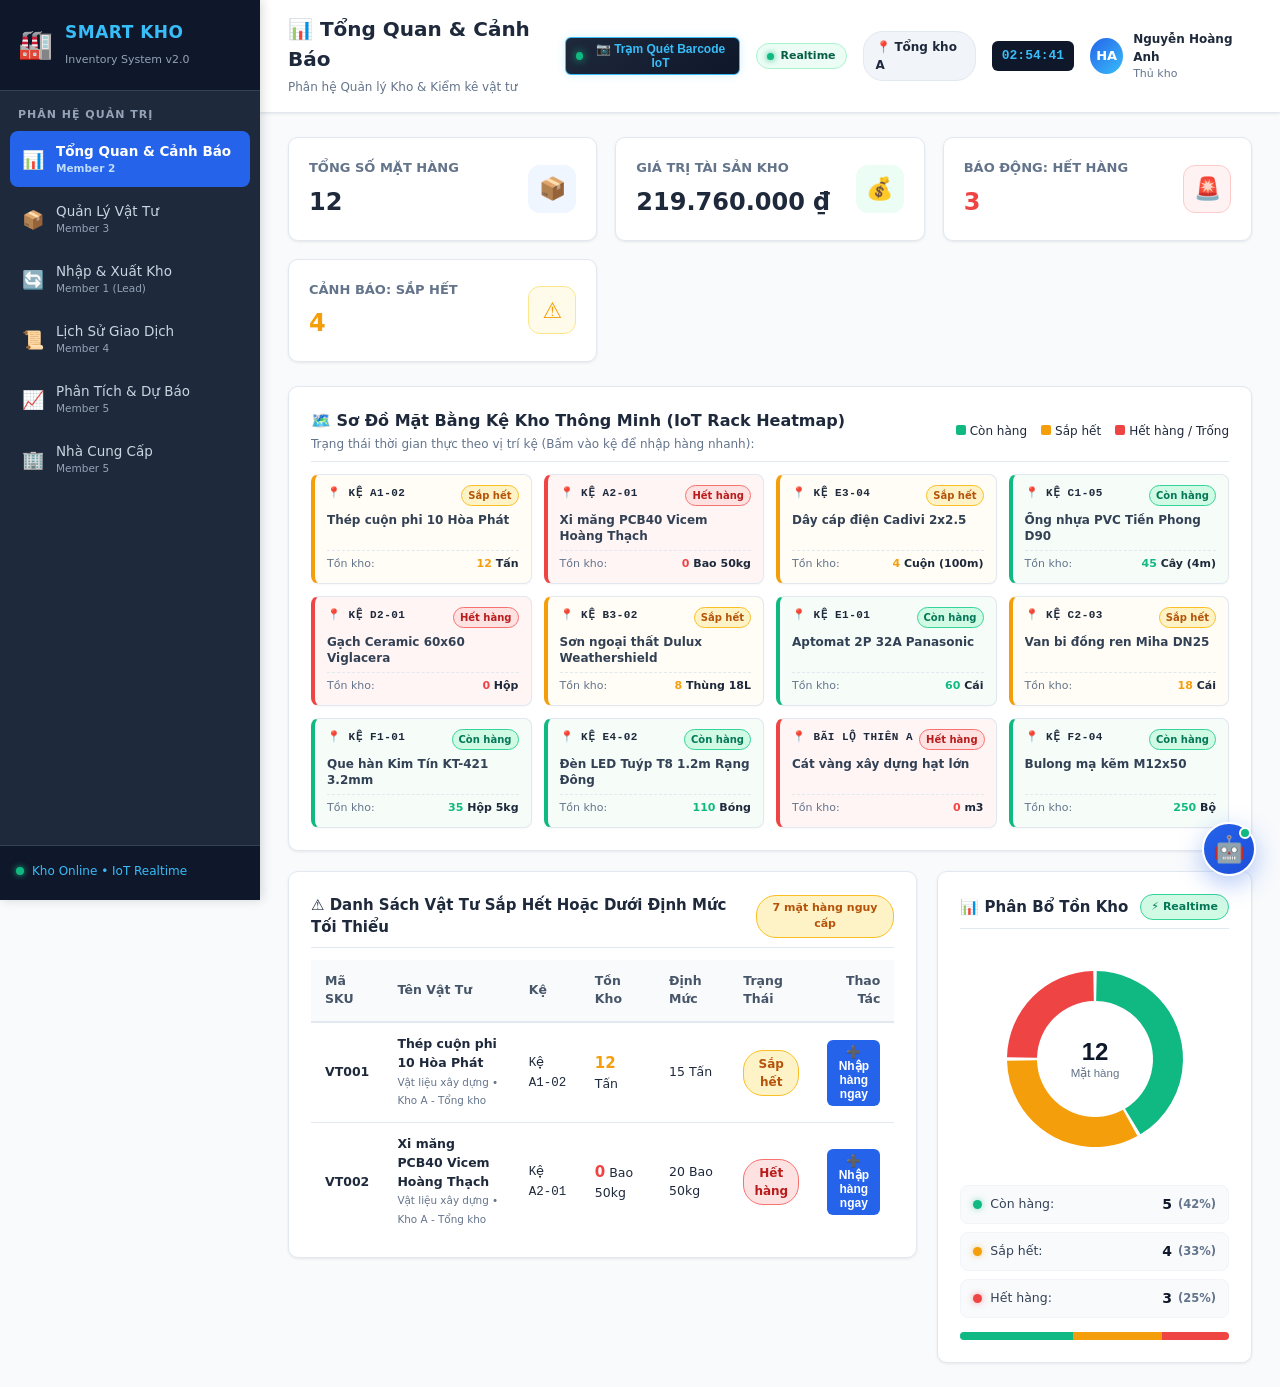
==== commit f4e6c3a7: "feat(architecture): add SmartKho_ThanhVien.bat, modularize CSS per member, and document zero-conflic" ====
--- a/index.html
+++ b/index.html
@@ -4,7 +4,8 @@
   <meta charset="UTF-8">
   <meta name="viewport" content="width=device-width, initial-scale=1.0">
   <title>Smart Kho - Tổng Quan & Cảnh Báo Tồn Kho</title>
-  <link rel="stylesheet" href="assets/css/style.css">
+  <link rel="stylesheet" href="assets/css/common.css">
+  <link rel="stylesheet" href="assets/css/index.css">
 </head>
 <body>
   <div class="app-layout">
--- a/assets/css/common.css
+++ b/assets/css/common.css
@@ -0,0 +1,2574 @@
+/**
+ * ==============================================================================
+ * DESIGN SYSTEM VÀ STYLES DÙNG CHUNG (style.css)
+ * Phụ trách: Shared Core
+ * Đạt chuẩn: HTML5 & CSS3 Responsive, Modern Dashboard UI
+ * ==============================================================================
+ */
+
+:root {
+  --primary: #2563eb;
+  --primary-hover: #1d4ed8;
+  --primary-light: #eff6ff;
+  --success: #10b981;
+  --success-bg: #d1fae5;
+  --warning: #f59e0b;
+  --warning-bg: #fef3c7;
+  --danger: #ef4444;
+  --danger-bg: #fee2e2;
+  --dark-bg: #0f172a;
+  --sidebar-bg: #1e293b;
+  --sidebar-hover: #334155;
+  --body-bg: #f8fafc;
+  --card-bg: #ffffff;
+  --text-main: #1e293b;
+  --text-muted: #64748b;
+  --border-color: #e2e8f0;
+  --radius: 10px;
+  --shadow-sm: 0 1px 3px rgba(0,0,0,0.08);
+  --shadow-md: 0 4px 6px -1px rgba(0,0,0,0.1), 0 2px 4px -1px rgba(0,0,0,0.06);
+  --shadow-lg: 0 10px 15px -3px rgba(0,0,0,0.1);
+  --font-family: 'Segoe UI', system-ui, -apple-system, sans-serif;
+}
+
+* {
+  box-sizing: border-box;
+  margin: 0;
+  padding: 0;
+}
+
+body {
+  font-family: var(--font-family);
+  background-color: var(--body-bg);
+  color: var(--text-main);
+  line-height: 1.5;
+  min-height: 100vh;
+  width: 100%;
+  overflow-x: hidden;
+}
+
+/* --- APP LAYOUT --- */
+.app-layout {
+  display: flex;
+  min-height: 100vh;
+}
+
+.app-sidebar {
+  width: 260px;
+  background-color: var(--sidebar-bg);
+  color: #fff;
+  display: flex;
+  flex-direction: column;
+  position: fixed;
+  top: 0;
+  bottom: 0;
+  left: 0;
+  z-index: 100;
+  box-shadow: 2px 0 10px rgba(0,0,0,0.15);
+}
+
+.sidebar-brand {
+  display: flex;
+  align-items: center;
+  gap: 12px;
+  padding: 20px 18px;
+  background-color: #0f172a;
+  border-bottom: 1px solid #334155;
+}
+
+.brand-icon {
+  font-size: 28px;
+}
+
+.brand-text h3 {
+  font-size: 17px;
+  font-weight: 700;
+  letter-spacing: 0.5px;
+  color: #38bdf8;
+}
+
+.brand-text span {
+  font-size: 11px;
+  color: #94a3b8;
+}
+
+.sidebar-section-title {
+  padding: 16px 18px 8px;
+  font-size: 11px;
+  text-transform: uppercase;
+  color: #94a3b8;
+  font-weight: 600;
+  letter-spacing: 1px;
+}
+
+.sidebar-nav {
+  display: flex;
+  flex-direction: column;
+  gap: 4px;
+  padding: 0 10px;
+  flex: 1;
+  overflow-y: auto;
+}
+
+.nav-item {
+  display: flex;
+  align-items: center;
+  gap: 12px;
+  padding: 10px 12px;
+  color: #cbd5e1;
+  text-decoration: none;
+  border-radius: 8px;
+  transition: all 0.2s ease;
+}
+
+.nav-item:hover {
+  background-color: var(--sidebar-hover);
+  color: #fff;
+  transform: translateX(4px);
+}
+
+.nav-item.active {
+  background-color: var(--primary);
+  color: #fff;
+  font-weight: 600;
+}
+
+.nav-icon {
+  font-size: 18px;
+}
+
+.nav-info {
+  display: flex;
+  flex-direction: column;
+}
+
+.nav-title {
+  font-size: 13.5px;
+}
+
+.nav-sub {
+  font-size: 10.5px;
+  color: #94a3b8;
+}
+
+.nav-item.active .nav-sub {
+  color: #bfdbfe;
+}
+
+.sidebar-footer {
+  padding: 16px;
+  border-top: 1px solid #334155;
+  background: #0f172a;
+  font-size: 12px;
+}
+
+.system-status {
+  display: flex;
+  align-items: center;
+  gap: 8px;
+  color: #38bdf8;
+  margin-bottom: 4px;
+}
+
+.status-dot {
+  width: 8px;
+  height: 8px;
+  background-color: #10b981;
+  border-radius: 50%;
+  box-shadow: 0 0 6px #10b981;
+}
+
+.version-tag {
+  color: #64748b;
+  display: block;
+}
+
+/* --- MAIN CONTENT & HEADER --- */
+.app-main {
+  flex: 1;
+  margin-left: 260px;
+  display: flex;
+  flex-direction: column;
+  min-width: 0;
+}
+
+.app-header {
+  background-color: var(--card-bg);
+  border-bottom: 1px solid var(--border-color);
+  padding: 14px 28px;
+  display: flex;
+  align-items: center;
+  justify-content: space-between;
+  position: sticky;
+  top: 0;
+  z-index: 90;
+  box-shadow: var(--shadow-sm);
+}
+
+.header-left .page-main-title {
+  font-size: 20px;
+  font-weight: 700;
+  color: var(--text-main);
+}
+
+.header-left .page-desc {
+  font-size: 12px;
+  color: var(--text-muted);
+}
+
+.header-right {
+  display: flex;
+  align-items: center;
+  gap: 16px;
+}
+
+.warehouse-badge {
+  background-color: #f1f5f9;
+  padding: 6px 12px;
+  border-radius: 20px;
+  font-size: 12px;
+  border: 1px solid var(--border-color);
+}
+
+.header-clock {
+  font-family: monospace;
+  font-size: 13px;
+  font-weight: 600;
+  background: #0f172a;
+  color: #38bdf8;
+  padding: 5px 10px;
+  border-radius: 6px;
+}
+
+.header-user {
+  display: flex;
+  align-items: center;
+  gap: 10px;
+}
+
+.user-avatar {
+  width: 36px;
+  height: 36px;
+  border-radius: 50%;
+  background: linear-gradient(135deg, #2563eb, #38bdf8);
+  color: #fff;
+  display: flex;
+  align-items: center;
+  justify-content: center;
+  font-weight: 700;
+  font-size: 13px;
+}
+
+.user-info {
+  display: flex;
+  flex-direction: column;
+  font-size: 12px;
+}
+
+.user-name {
+  font-weight: 600;
+}
+
+.user-role {
+  color: var(--text-muted);
+  font-size: 11px;
+}
+
+.page-content {
+  padding: 24px 28px;
+  flex: 1;
+  animation: pageEntranceFadeIn 0.32s cubic-bezier(0.16, 1, 0.3, 1) both;
+  will-change: opacity, transform;
+}
+
+/* ==============================================================================
+ * HIỆU ỨNG CHUYỂN TRANG MƯỢT MÀ (SMOOTH PAGE TRANSITIONS & TOP PROGRESS BAR)
+ * ==============================================================================
+ */
+
+/* Thanh tiến trình chuyển trang ở đỉnh màn hình (YouTube / Vercel style) */
+.top-page-loader {
+  position: fixed;
+  top: 0;
+  left: 0;
+  height: 3px;
+  width: 0%;
+  background: linear-gradient(90deg, #2563eb, #38bdf8, #10b981);
+  box-shadow: 0 0 10px rgba(56, 189, 248, 0.7);
+  z-index: 999999;
+  transition: width 0.25s cubic-bezier(0.16, 1, 0.3, 1), opacity 0.25s ease;
+  pointer-events: none;
+}
+
+/* Hiệu ứng khi trang vừa xuất hiện (Page Entrance Animation) */
+@keyframes pageEntranceFadeIn {
+  0% {
+    opacity: 0;
+    transform: translateY(12px) scale(0.996);
+  }
+  100% {
+    opacity: 1;
+    transform: translateY(0) scale(1);
+  }
+}
+
+/* Hiệu ứng trượt nhẹ phân tầng cho các Card khi mở trang (Staggered Cascade) */
+.page-content > .card,
+.page-content > .dashboard-split-grid,
+.page-content > .analytics-charts-grid,
+.page-content > .analytics-insights-grid,
+.page-content > .kpi-grid,
+.page-content > .rack-heatmap-section {
+  animation: componentSlideUp 0.38s cubic-bezier(0.16, 1, 0.3, 1) both;
+}
+
+.page-content > *:nth-child(1) { animation-delay: 0.03s; }
+.page-content > *:nth-child(2) { animation-delay: 0.07s; }
+.page-content > *:nth-child(3) { animation-delay: 0.11s; }
+.page-content > *:nth-child(4) { animation-delay: 0.15s; }
+
+@keyframes componentSlideUp {
+  0% {
+    opacity: 0;
+    transform: translateY(12px);
+  }
+  100% {
+    opacity: 1;
+    transform: translateY(0);
+  }
+}
+
+/* Hiệu ứng khi chuẩn bị rời trang (Page Exit Animation) */
+.page-content.page-exit-anim {
+  opacity: 0 !important;
+  transform: translateY(-8px) scale(0.995) !important;
+  transition: opacity 0.16s cubic-bezier(0.4, 0, 1, 1), transform 0.16s cubic-bezier(0.4, 0, 1, 1) !important;
+}
+
+/* Hiệu ứng phản hồi chạm ngón tay / click (Micro-interactions) trên menu */
+.sidebar-nav .nav-item {
+  transition: all 0.2s cubic-bezier(0.16, 1, 0.3, 1);
+}
+
+.sidebar-nav .nav-item:active {
+  transform: scale(0.97);
+}
+
+.mobile-nav-link {
+  transition: all 0.2s cubic-bezier(0.16, 1, 0.3, 1);
+}
+
+.mobile-nav-link:active {
+  transform: scale(0.92);
+}
+
+.mobile-nav-link:active .m-icon {
+  transform: translateY(-2px) scale(1.15);
+}
+
+/* Hỗ trợ chuẩn Native View Transitions API cho Chrome 111+ & Edge & Safari 18+ */
+@view-transition {
+  navigation: auto;
+}
+
+/* --- CARDS & KPI CARDS --- */
+.kpi-grid {
+  display: grid;
+  grid-template-columns: repeat(auto-fit, minmax(230px, 1fr));
+  gap: 18px;
+  margin-bottom: 24px;
+}
+
+.kpi-card {
+  background: var(--card-bg);
+  border-radius: var(--radius);
+  padding: 20px;
+  border: 1px solid var(--border-color);
+  box-shadow: var(--shadow-sm);
+  display: flex;
+  align-items: center;
+  justify-content: space-between;
+  transition: transform 0.2s, box-shadow 0.2s;
+}
+
+.kpi-card:hover {
+  transform: translateY(-2px);
+  box-shadow: var(--shadow-md);
+}
+
+.kpi-info h4 {
+  font-size: 13px;
+  color: var(--text-muted);
+  text-transform: uppercase;
+  font-weight: 600;
+  margin-bottom: 6px;
+}
+
+.kpi-value {
+  font-size: 24px;
+  font-weight: 700;
+  color: var(--text-main);
+}
+
+.kpi-icon {
+  width: 48px;
+  height: 48px;
+  border-radius: 12px;
+  display: flex;
+  align-items: center;
+  justify-content: center;
+  font-size: 22px;
+}
+
+.kpi-blue { background: #eff6ff; color: #2563eb; }
+.kpi-red { background: #fef2f2; color: #ef4444; border: 1px solid #fecaca; }
+.kpi-yellow { background: #fffbeb; color: #f59e0b; border: 1px solid #fde68a; }
+.kpi-green { background: #ecfdf5; color: #10b981; }
+
+.card {
+  background: var(--card-bg);
+  border-radius: var(--radius);
+  border: 1px solid var(--border-color);
+  box-shadow: var(--shadow-sm);
+  padding: 22px;
+  margin-bottom: 24px;
+}
+
+.card-header {
+  display: flex;
+  justify-content: space-between;
+  align-items: center;
+  margin-bottom: 18px;
+  padding-bottom: 12px;
+  border-bottom: 1px solid var(--border-color);
+}
+
+.card-title {
+  font-size: 16px;
+  font-weight: 700;
+  display: flex;
+  align-items: center;
+  gap: 8px;
+}
+
+/* --- NHÃN TRẠNG THÁI (STATUS BADGES - BẮT BUỘC THEO ĐỀ BÀI) --- */
+.badge {
+  display: inline-flex;
+  align-items: center;
+  gap: 6px;
+  padding: 4px 10px;
+  border-radius: 20px;
+  font-size: 12px;
+  font-weight: 600;
+  text-align: center;
+}
+
+/* Hết hàng - Đỏ */
+.badge-danger {
+  background-color: var(--danger-bg);
+  color: #b91c1c;
+  border: 1px solid #f87171;
+}
+
+/* Sắp hết - Vàng */
+.badge-warning {
+  background-color: var(--warning-bg);
+  color: #b45309;
+  border: 1px solid #fbbf24;
+}
+
+/* Còn hàng - Xanh */
+.badge-success {
+  background-color: var(--success-bg);
+  color: #047857;
+  border: 1px solid #34d399;
+}
+
+.badge-info {
+  background-color: #e0f2fe;
+  color: #0369a1;
+  border: 1px solid #7dd3fc;
+}
+
+/* --- BẢNG DỮ LIỆU (TABLES) --- */
+.table-responsive {
+  overflow-x: auto;
+}
+
+.table {
+  width: 100%;
+  border-collapse: collapse;
+  font-size: 13.5px;
+}
+
+.table th {
+  background-color: #f8fafc;
+  color: #475569;
+  font-weight: 600;
+  text-align: left;
+  padding: 12px 14px;
+  border-bottom: 2px solid var(--border-color);
+}
+
+.table td {
+  padding: 12px 14px;
+  border-bottom: 1px solid var(--border-color);
+  vertical-align: middle;
+}
+
+.table tr:hover {
+  background-color: #f1f5f9;
+}
+
+/* --- NÚT BẤM (BUTTONS) --- */
+.btn {
+  display: inline-flex;
+  align-items: center;
+  justify-content: center;
+  gap: 6px;
+  padding: 8px 16px;
+  font-size: 13px;
+  font-weight: 600;
+  border-radius: 6px;
+  cursor: pointer;
+  border: 1px solid transparent;
+  transition: all 0.2s ease;
+  text-decoration: none;
+}
+
+.btn-primary { background: var(--primary); color: #fff; }
+.btn-primary:hover { background: var(--primary-hover); }
+.btn-danger { background: var(--danger); color: #fff; }
+.btn-danger:hover { background: #dc2626; }
+.btn-warning { background: var(--warning); color: #fff; }
+.btn-warning:hover { background: #d97706; }
+.btn-success { background: var(--success); color: #fff; }
+.btn-success:hover { background: #059669; }
+.btn-outline { background: transparent; border-color: var(--border-color); color: var(--text-main); }
+.btn-outline:hover { background: #f1f5f9; }
+.btn-sm { padding: 4px 10px; font-size: 12px; }
+.btn:disabled { opacity: 0.5; cursor: not-allowed; }
+
+/* --- FORM CONTROLS & HTML5 VALIDATION --- */
+.form-group {
+  margin-bottom: 16px;
+}
+
+.form-label {
+  display: block;
+  font-size: 12.5px;
+  font-weight: 600;
+  margin-bottom: 6px;
+  color: #334155;
+}
+
+.form-control {
+  width: 100%;
+  padding: 9px 12px;
+  font-size: 13.5px;
+  border: 1px solid var(--border-color);
+  border-radius: 6px;
+  outline: none;
+  transition: border-color 0.2s, box-shadow 0.2s;
+  background-color: #fff;
+}
+
+.form-control:focus {
+  border-color: var(--primary);
+  box-shadow: 0 0 0 3px rgba(37,99,235,0.15);
+}
+
+.form-control.is-invalid, .form-control:invalid:focus {
+  border-color: var(--danger) !important;
+  box-shadow: 0 0 0 3px rgba(239,68,68,0.2) !important;
+}
+
+.invalid-feedback {
+  color: var(--danger);
+  font-size: 11.5px;
+  margin-top: 4px;
+  display: none;
+  font-weight: 500;
+}
+
+.is-invalid + .invalid-feedback,
+.show-feedback {
+  display: block !important;
+}
+
+/* --- TABS --- */
+.tab-nav {
+  display: flex;
+  gap: 8px;
+  border-bottom: 2px solid var(--border-color);
+  margin-bottom: 20px;
+}
+
+.tab-btn {
+  padding: 10px 18px;
+  font-size: 14px;
+  font-weight: 600;
+  background: none;
+  border: none;
+  border-bottom: 2px solid transparent;
+  margin-bottom: -2px;
+  cursor: pointer;
+  color: var(--text-muted);
+}
+
+.tab-btn.active {
+  color: var(--primary);
+  border-bottom-color: var(--primary);
+}
+
+.tab-pane {
+  display: none;
+}
+
+.tab-pane.active {
+  display: block;
+}
+
+/* --- MODAL DIALOG --- */
+.modal-overlay {
+  position: fixed;
+  top: 0; left: 0; right: 0; bottom: 0;
+  background: rgba(15, 23, 42, 0.6);
+  display: none;
+  align-items: center;
+  justify-content: center;
+  z-index: 1000;
+  padding: 20px;
+}
+
+.modal-overlay.active {
+  display: flex;
+}
+
+.modal-box {
+  background: #fff;
+  border-radius: var(--radius);
+  width: 100%;
+  max-width: 580px;
+  box-shadow: var(--shadow-lg);
+  overflow: hidden;
+  animation: modalIn 0.2s ease-out;
+}
+
+@keyframes modalIn {
+  from { transform: scale(0.95); opacity: 0; }
+  to { transform: scale(1); opacity: 1; }
+}
+
+.modal-header {
+  padding: 16px 22px;
+  background: #f8fafc;
+  border-bottom: 1px solid var(--border-color);
+  display: flex;
+  align-items: center;
+  justify-content: space-between;
+}
+
+.modal-title {
+  font-size: 16px;
+  font-weight: 700;
+}
+
+.modal-close {
+  background: none;
+  border: none;
+  font-size: 20px;
+  cursor: pointer;
+  color: var(--text-muted);
+}
+
+.modal-body {
+  padding: 22px;
+  max-height: 75vh;
+  overflow-y: auto;
+}
+
+.modal-footer {
+  padding: 14px 22px;
+  background: #f8fafc;
+  border-top: 1px solid var(--border-color);
+  display: flex;
+  justify-content: flex-end;
+  gap: 10px;
+}
+
+/* --- TIMELINE (DÒNG THỜI GIAN LỊCH SỬ) --- */
+.timeline {
+  position: relative;
+  padding: 15px 0 15px 35px;
+}
+
+.timeline::before {
+  content: '';
+  position: absolute;
+  top: 0;
+  bottom: 0;
+  left: 14px;
+  width: 2px;
+  background-color: var(--border-color);
+}
+
+.timeline-item {
+  position: relative;
+  margin-bottom: 24px;
+}
+
+.timeline-dot {
+  position: absolute;
+  left: -29px;
+  top: 4px;
+  width: 20px;
+  height: 20px;
+  border-radius: 50%;
+  display: flex;
+  align-items: center;
+  justify-content: center;
+  font-size: 11px;
+  color: #fff;
+}
+
+.timeline-dot.import { background: var(--success); box-shadow: 0 0 0 4px var(--success-bg); }
+.timeline-dot.export { background: var(--danger); box-shadow: 0 0 0 4px var(--danger-bg); }
+
+.timeline-card {
+  background: #fff;
+  border: 1px solid var(--border-color);
+  border-radius: 8px;
+  padding: 14px 18px;
+  box-shadow: var(--shadow-sm);
+}
+
+.timeline-head {
+  display: flex;
+  justify-content: space-between;
+  align-items: center;
+  margin-bottom: 6px;
+}
+
+.timeline-title {
+  font-weight: 700;
+  font-size: 14px;
+}
+
+.timeline-time {
+  font-size: 11.5px;
+  color: var(--text-muted);
+}
+
+.timeline-meta {
+  display: flex;
+  gap: 14px;
+  font-size: 12.5px;
+  color: #475569;
+  margin-top: 6px;
+}
+
+/* --- TOAST NOTIFICATION --- */
+#toast-container {
+  position: fixed;
+  top: 20px;
+  right: 20px;
+  z-index: 9999;
+  display: flex;
+  flex-direction: column;
+  gap: 10px;
+}
+
+.toast {
+  display: flex;
+  align-items: center;
+  gap: 10px;
+  padding: 12px 18px;
+  border-radius: 8px;
+  color: #fff;
+  font-size: 13.5px;
+  box-shadow: var(--shadow-lg);
+  animation: toastIn 0.3s ease;
+  min-width: 280px;
+}
+
+.toast-success { background: #059669; }
+.toast-error { background: #dc2626; }
+.toast-warning { background: #d97706; }
+
+.toast.hide {
+  animation: toastOut 0.3s ease forwards;
+}
+
+@keyframes toastIn {
+  from { transform: translateX(100%); opacity: 0; }
+  to { transform: translateX(0); opacity: 1; }
+}
+
+@keyframes toastOut {
+  from { transform: translateX(0); opacity: 1; }
+  to { transform: translateX(100%); opacity: 0; }
+}
+
+
+/* --- IOT BARCODE SCANNER STATION STYLES --- */
+.iot-scanner-trigger-btn {
+  background: linear-gradient(135deg, #1e293b, #0f172a);
+  border: 1px solid #38bdf8;
+  color: #38bdf8;
+  display: flex;
+  align-items: center;
+  gap: 8px;
+  font-weight: 600;
+  box-shadow: 0 0 10px rgba(56, 189, 248, 0.2);
+  transition: all 0.2s ease;
+}
+
+.iot-scanner-trigger-btn:hover {
+  background: #0284c7;
+  color: #fff;
+  border-color: #0284c7;
+  box-shadow: 0 0 15px rgba(2, 132, 199, 0.4);
+  transform: translateY(-1px);
+}
+
+.iot-pulse-dot {
+  width: 8px;
+  height: 8px;
+  background-color: #10b981;
+  border-radius: 50%;
+  box-shadow: 0 0 8px #10b981;
+  animation: pulseDot 1.4s infinite;
+}
+
+@keyframes pulseDot {
+  0% { transform: scale(0.9); opacity: 0.7; }
+  50% { transform: scale(1.3); opacity: 1; }
+  100% { transform: scale(0.9); opacity: 0.7; }
+}
+
+.iot-modal-box {
+  max-width: 620px;
+  border: 1px solid #334155;
+}
+
+.iot-modal-header {
+  background: #0f172a;
+  border-bottom: 1px solid #334155;
+}
+
+.scanner-viewport {
+  background: #020617;
+  border-radius: 8px;
+  height: 160px;
+  position: relative;
+  overflow: hidden;
+  display: flex;
+  align-items: center;
+  justify-content: center;
+  border: 2px solid #1e293b;
+  box-shadow: inset 0 0 20px rgba(0,0,0,0.8);
+}
+
+.laser-beam {
+  position: absolute;
+  left: 0;
+  right: 0;
+  height: 2px;
+  background: #ef4444;
+  box-shadow: 0 0 8px #ef4444, 0 0 18px #ef4444;
+  animation: laserSweep 2s infinite ease-in-out;
+  z-index: 5;
+}
+
+@keyframes laserSweep {
+  0% { top: 15%; opacity: 0.6; }
+  50% { top: 85%; opacity: 1; }
+  100% { top: 15%; opacity: 0.6; }
+}
+
+.scanner-target-box {
+  width: 220px;
+  height: 100px;
+  position: relative;
+  display: flex;
+  flex-direction: column;
+  align-items: center;
+  justify-content: center;
+}
+
+.corner {
+  position: absolute;
+  width: 14px;
+  height: 14px;
+  border-color: #38bdf8;
+  border-style: solid;
+}
+.corner.top-left { top: 0; left: 0; border-width: 2px 0 0 2px; }
+.corner.top-right { top: 0; right: 0; border-width: 2px 2px 0 0; }
+.corner.bottom-left { bottom: 0; left: 0; border-width: 0 0 2px 2px; }
+.corner.bottom-right { bottom: 0; right: 0; border-width: 0 2px 2px 0; }
+
+.barcode-preview-stripes {
+  display: flex;
+  gap: 3px;
+  align-items: center;
+  height: 40px;
+  opacity: 0.45;
+}
+.bar { background: #94a3b8; height: 100%; border-radius: 1px; }
+.bar.b1 { width: 2px; }
+.bar.b2 { width: 4px; }
+.bar.b3 { width: 6px; }
+.bar.b4 { width: 8px; }
+
+.scanner-status-text {
+  font-family: monospace;
+  font-size: 11px;
+  color: #38bdf8;
+  margin-top: 10px;
+  letter-spacing: 0.5px;
+}
+
+.quick-scan-buttons {
+  display: grid;
+  grid-template-columns: 1fr 1fr;
+  gap: 8px;
+}
+
+.btn-quick-scan {
+  background: #f8fafc;
+  border: 1px solid #cbd5e1;
+  padding: 8px 12px;
+  border-radius: 6px;
+  font-size: 12px;
+  font-weight: 600;
+  color: #334155;
+  cursor: pointer;
+  text-align: left;
+  transition: all 0.15s ease;
+  display: flex;
+  align-items: center;
+  gap: 6px;
+}
+
+.btn-quick-scan:hover {
+  background: #eff6ff;
+  border-color: #2563eb;
+  color: #2563eb;
+  transform: translateY(-1px);
+}
+
+.scan-result-box {
+  background: #f8fafc;
+  border: 1px solid var(--border-color);
+  border-radius: 8px;
+  padding: 16px;
+  animation: fadeIn 0.25s ease-out;
+}
+
+.scan-result-box.success {
+  background: #f0fdf4;
+  border-color: #86efac;
+}
+
+.scan-result-box.error {
+  background: #fef2f2;
+  border-color: #fca5a5;
+}
+
+.result-header {
+  display: flex;
+  justify-content: space-between;
+  align-items: center;
+  margin-bottom: 12px;
+  padding-bottom: 8px;
+  border-bottom: 1px solid #e2e8f0;
+}
+
+.result-grid {
+  display: grid;
+  grid-template-columns: 1fr 1fr;
+  gap: 8px;
+  font-size: 13px;
+  margin-bottom: 14px;
+}
+
+.result-actions {
+  display: flex;
+  gap: 8px;
+  flex-wrap: wrap;
+}
+
+@keyframes fadeIn {
+  from { opacity: 0; transform: translateY(6px); }
+  to { opacity: 1; transform: translateY(0); }
+}
+
+
+/* --- RACK HEATMAP (BẢN ĐỒ KỆ KHO THÔNG MINH) --- */
+.rack-grid {
+  display: grid;
+  grid-template-columns: repeat(6, 1fr);
+  gap: 12px;
+  margin-top: 10px;
+  width: 100%;
+}
+
+.rack-cell {
+  background: #ffffff;
+  border: 1px solid var(--border-color);
+  border-radius: 8px;
+  padding: 10px 12px;
+  cursor: pointer;
+  transition: all 0.2s ease;
+  position: relative;
+  display: flex;
+  flex-direction: column;
+  justify-content: space-between;
+  min-height: 84px;
+  box-shadow: var(--shadow-sm);
+}
+
+.rack-cell:hover {
+  transform: translateY(-2px);
+  box-shadow: var(--shadow-md);
+  border-color: var(--primary);
+}
+
+.rack-cell.status-out {
+  border-left: 4px solid var(--danger);
+  background: #fff5f5;
+}
+
+.rack-cell.status-low {
+  border-left: 4px solid var(--warning);
+  background: #fffdf5;
+}
+
+.rack-cell.status-safe {
+  border-left: 4px solid var(--success);
+  background: #f6fdf9;
+}
+
+.rack-header-row {
+  display: flex;
+  justify-content: space-between;
+  align-items: center;
+  gap: 6px;
+  margin-bottom: 4px;
+}
+
+.rack-code {
+  font-family: monospace;
+  font-weight: 700;
+  font-size: 12px;
+  color: #1e293b;
+  white-space: nowrap;
+}
+
+.rack-badge {
+  font-size: 10px !important;
+  padding: 2px 6px !important;
+  white-space: nowrap;
+}
+
+.rack-item-name {
+  font-size: 12px;
+  font-weight: 600;
+  color: #334155;
+  margin: 2px 0 6px;
+  line-height: 1.35;
+  display: -webkit-box;
+  -webkit-line-clamp: 2;
+  -webkit-box-orient: vertical;
+  overflow: hidden;
+  text-overflow: ellipsis;
+  min-height: 32px;
+}
+
+.rack-qty-row {
+  display: flex;
+  justify-content: space-between;
+  align-items: center;
+  font-size: 11.5px;
+  color: var(--text-muted);
+  border-top: 1px dashed #e2e8f0;
+  padding-top: 5px;
+  margin-top: auto;
+}
+
+.rack-qty-val {
+  font-weight: 700;
+  color: var(--text-main);
+}
+
+/* --- PRINTABLE VOUCHER / HÓA ĐƠN KHO CHUYÊN NGHIỆP --- */
+.voucher-modal-box {
+  max-width: 720px;
+  background: #ffffff;
+  border-radius: var(--radius);
+  box-shadow: var(--shadow-lg);
+  overflow: hidden;
+}
+
+.voucher-paper {
+  background: #fff;
+  padding: 30px;
+  color: #111827;
+  font-family: 'Times New Roman', serif, 'Segoe UI';
+}
+
+.voucher-gov-header {
+  display: flex;
+  justify-content: space-between;
+  text-align: center;
+  margin-bottom: 20px;
+  border-bottom: 1px dashed #cbd5e1;
+  padding-bottom: 12px;
+}
+
+.voucher-title-section {
+  text-align: center;
+  margin: 16px 0;
+}
+
+.voucher-title-section h2 {
+  font-size: 20px;
+  font-weight: 700;
+  letter-spacing: 1px;
+  text-transform: uppercase;
+  color: #0f172a;
+  margin-bottom: 4px;
+}
+
+.voucher-info-grid {
+  display: grid;
+  grid-template-columns: 1fr 1fr;
+  gap: 8px;
+  font-size: 13.5px;
+  margin-bottom: 16px;
+}
+
+.voucher-table {
+  width: 100%;
+  border-collapse: collapse;
+  font-size: 13px;
+  margin: 14px 0;
+}
+
+.voucher-table th, .voucher-table td {
+  border: 1px solid #475569;
+  padding: 8px 10px;
+}
+
+.voucher-table th {
+  background: #f1f5f9;
+  font-weight: 700;
+  text-align: center;
+}
+
+.voucher-signatures {
+  display: grid;
+  grid-template-columns: 1fr 1fr 1fr;
+  text-align: center;
+  margin-top: 30px;
+  font-size: 13px;
+}
+
+.signature-role {
+  font-weight: 700;
+  margin-bottom: 50px;
+}
+
+.signature-name {
+  font-style: italic;
+  color: #475569;
+}
+
+/* CSS CHO MÁY IN (@media print) */
+@media print {
+  body * {
+    visibility: hidden;
+  }
+  #voucher-printable-area, #voucher-printable-area * {
+    visibility: visible;
+  }
+  #voucher-printable-area {
+    position: absolute;
+    left: 0;
+    top: 0;
+    width: 100%;
+    margin: 0;
+    padding: 20px;
+    background: #fff;
+  }
+  .app-sidebar, .app-header, .modal-footer, .btn, .tab-nav {
+    display: none !important;
+  }
+}
+
+/* --- VIEW TOGGLE BUTTONS (HISTORY) --- */
+.view-toggle-group {
+  display: inline-flex;
+  border: 1px solid var(--border-color);
+  border-radius: 6px;
+  overflow: hidden;
+}
+
+.view-toggle-btn {
+  padding: 6px 14px;
+  font-size: 12.5px;
+  font-weight: 600;
+  background: #fff;
+  border: none;
+  cursor: pointer;
+  color: var(--text-muted);
+  transition: all 0.15s ease;
+}
+
+.view-toggle-btn.active {
+  background: var(--primary);
+  color: #fff;
+}
+
+/* ==============================================================================
+ * REALTIME SYNC & SEMANTIC RESPONSIVE GRIDS (Chuẩn Clean Code & ECC)
+ * ==============================================================================
+ */
+
+/* Huy hiệu đồng bộ Realtime trên Header */
+.realtime-badge {
+  display: inline-flex;
+  align-items: center;
+  gap: 6px;
+  background: #ecfdf5;
+  border: 1px solid #a7f3d0;
+  color: #065f46;
+  padding: 4px 10px;
+  border-radius: 20px;
+  font-size: 11px;
+  font-weight: 600;
+  transition: all 0.25s ease;
+  white-space: nowrap;
+}
+
+.realtime-pulse-dot {
+  width: 7px;
+  height: 7px;
+  background-color: #10b981;
+  border-radius: 50%;
+  box-shadow: 0 0 6px #10b981;
+  animation: pulseDot 1.4s infinite;
+}
+
+.realtime-badge.synced {
+  background: #eff6ff;
+  border-color: #93c5fd;
+  color: #1d4ed8;
+  transform: scale(1.05);
+}
+
+.iot-btn-text-mobile {
+  display: none;
+}
+
+/* Lưới Dashboard: Bảng cảnh báo (2fr) & Biểu đồ Donut (1fr) */
+.dashboard-split-grid {
+  display: grid;
+  grid-template-columns: 2fr 1fr;
+  gap: 20px;
+  align-items: start;
+  width: 100%;
+}
+
+/* Lưới Analytics: 2 Biểu đồ & 2 Khối dự báo */
+.analytics-charts-grid,
+.analytics-insights-grid {
+  display: grid;
+  grid-template-columns: 1fr 1fr;
+  gap: 20px;
+  width: 100%;
+}
+
+.analytics-charts-grid {
+  margin-bottom: 24px;
+}
+
+/* Lưới bộ lọc danh mục vật tư & lịch sử */
+.inventory-filter-grid {
+  display: grid;
+  grid-template-columns: 2fr 1.2fr 1fr 1fr auto;
+  gap: 12px;
+  margin-bottom: 20px;
+  align-items: end;
+  width: 100%;
+}
+
+.history-filter-grid {
+  display: grid;
+  grid-template-columns: 1.5fr 1fr 1fr 1fr auto;
+  gap: 12px;
+  margin-bottom: 20px;
+  align-items: end;
+  width: 100%;
+}
+
+.history-stat-grid {
+  display: grid;
+  grid-template-columns: 1fr 1fr 1fr;
+  gap: 14px;
+  margin-bottom: 20px;
+  background: #f8fafc;
+  padding: 12px 16px;
+  border-radius: 8px;
+  border: 1px solid var(--border-color);
+  font-size: 13px;
+  width: 100%;
+}
+
+/* Hàng form 2 cột và 3 cột */
+.form-row-2col {
+  display: grid;
+  grid-template-columns: 1fr 1fr;
+  gap: 12px;
+  width: 100%;
+}
+
+.form-row-3col {
+  display: grid;
+  grid-template-columns: 1fr 1fr 1fr;
+  gap: 12px;
+  width: 100%;
+}
+
+/* Nhóm nút sao lưu & khôi phục dữ liệu */
+.backup-btn-group {
+  display: flex;
+  gap: 10px;
+  align-items: center;
+  flex-wrap: wrap;
+}
+
+/* ==============================================================================
+ * CƠ CHẾ HIỂN THỊ ĐA NỀN TẢNG (DESKTOP TABLE VS SMARTPHONE CARDS)
+ * ==============================================================================
+ */
+
+/* Mặc định trên Máy tính / Laptop: Hiển thị dạng Bảng chuẩn */
+.urgent-desktop-table,
+.inventory-desktop-table,
+.suppliers-desktop-table {
+  display: block;
+  width: 100%;
+}
+
+.urgent-mobile-list,
+.inventory-mobile-list,
+.suppliers-mobile-list {
+  display: none;
+  flex-direction: column;
+  gap: 12px;
+  width: 100%;
+}
+
+/* Thẻ Card cho Smartphone (Native Mobile App Card UI) */
+.mobile-item-card {
+  background: #ffffff;
+  border: 1px solid var(--border-color);
+  border-radius: 12px;
+  padding: 14px 16px;
+  box-shadow: 0 1px 3px rgba(0, 0, 0, 0.04);
+  display: flex;
+  flex-direction: column;
+  gap: 10px;
+  transition: transform 0.15s ease, box-shadow 0.15s ease;
+}
+
+.mobile-item-card:active {
+  transform: scale(0.99);
+}
+
+.mobile-card-header {
+  display: flex;
+  justify-content: space-between;
+  align-items: center;
+  gap: 8px;
+}
+
+.mobile-sku-badge {
+  font-family: ui-monospace, SFMono-Regular, Menlo, Monaco, Consolas, monospace;
+  font-weight: 700;
+  font-size: 13px;
+  color: var(--primary);
+  background: #eff6ff;
+  border: 1px solid #bfdbfe;
+  padding: 3px 8px;
+  border-radius: 6px;
+  letter-spacing: 0.5px;
+}
+
+.mobile-location-tag {
+  font-size: 12px;
+  color: #475569;
+  background: #f1f5f9;
+  padding: 3px 8px;
+  border-radius: 6px;
+  font-weight: 500;
+}
+
+.mobile-item-title {
+  font-size: 15px;
+  font-weight: 700;
+  color: #1e293b;
+  margin: 0;
+  line-height: 1.35;
+}
+
+.mobile-item-sub {
+  font-size: 12px;
+  color: var(--text-muted);
+}
+
+.mobile-item-meta-grid {
+  display: grid;
+  grid-template-columns: 1fr 1fr;
+  gap: 8px 12px;
+  background: #f8fafc;
+  padding: 10px 12px;
+  border-radius: 8px;
+  font-size: 12.5px;
+  border: 1px solid #f1f5f9;
+}
+
+.mobile-item-actions {
+  display: flex;
+  gap: 8px;
+  margin-top: 4px;
+}
+
+.mobile-item-actions .btn {
+  flex: 1;
+  padding: 9px 8px;
+  font-size: 12.5px;
+  font-weight: 600;
+}
+
+/* Hàng nút liên hệ nhanh cho Nhà cung cấp trên di động */
+.mobile-contact-pill-row {
+  display: flex;
+  gap: 8px;
+  flex-wrap: wrap;
+}
+
+.mobile-contact-pill {
+  display: inline-flex;
+  align-items: center;
+  gap: 5px;
+  padding: 6px 12px;
+  background: #f0fdf4;
+  border: 1px solid #bbf7d0;
+  color: #166534;
+  border-radius: 20px;
+  font-size: 12px;
+  text-decoration: none;
+  font-weight: 500;
+}
+
+.mobile-contact-pill:hover {
+  background: #dcfce7;
+}
+
+/* ==============================================================================
+ * BIỂU ĐỒ DONUT HIỆN ĐẠI (CANVAS + LEGEND + PROGRESS BAR)
+ * ==============================================================================
+ */
+.donut-card {
+  display: flex;
+  flex-direction: column;
+}
+
+.donut-center-wrapper {
+  display: flex;
+  justify-content: center;
+  align-items: center;
+  padding: 8px 0;
+  position: relative;
+}
+
+.donut-legend-modern {
+  display: flex;
+  flex-direction: column;
+  gap: 8px;
+  margin-top: 8px;
+}
+
+.donut-pill {
+  display: flex;
+  align-items: center;
+  justify-content: space-between;
+  padding: 8px 12px;
+  border-radius: 8px;
+  background: #f8fafc;
+  border: 1px solid #f1f5f9;
+  font-size: 12.5px;
+  transition: all 0.2s ease;
+}
+
+.donut-pill:hover {
+  background: #f1f5f9;
+  transform: translateX(2px);
+}
+
+.donut-pill .dot-indicator {
+  width: 9px;
+  height: 9px;
+  border-radius: 50%;
+  display: inline-block;
+  margin-right: 8px;
+  flex-shrink: 0;
+}
+
+.donut-pill .dot-indicator.green { background-color: #10b981; box-shadow: 0 0 6px rgba(16, 185, 129, 0.5); }
+.donut-pill .dot-indicator.yellow { background-color: #f59e0b; box-shadow: 0 0 6px rgba(245, 158, 11, 0.5); }
+.donut-pill .dot-indicator.red { background-color: #ef4444; box-shadow: 0 0 6px rgba(239, 68, 68, 0.5); }
+
+.donut-pill .pill-name {
+  flex: 1;
+  color: #334155;
+  font-weight: 500;
+}
+
+.donut-pill strong {
+  font-size: 14px;
+  color: #0f172a;
+  margin-right: 6px;
+}
+
+.donut-pill .pill-pct {
+  font-size: 11.5px;
+  color: var(--text-muted);
+  font-weight: 600;
+}
+
+/* Thanh Tỷ Lệ Cơ Cấu Tồn Kho An Toàn */
+.ratio-progress-bar {
+  display: flex;
+  height: 8px;
+  width: 100%;
+  border-radius: 999px;
+  overflow: hidden;
+  background: #e2e8f0;
+  margin-top: 14px;
+}
+
+.ratio-fill {
+  height: 100%;
+  transition: width 0.6s cubic-bezier(0.16, 1, 0.3, 1);
+}
+
+.ratio-fill.green { background-color: #10b981; }
+.ratio-fill.yellow { background-color: #f59e0b; }
+.ratio-fill.red { background-color: #ef4444; }
+
+/* Canvas Responsive Container */
+.canvas-responsive-container {
+  width: 100%;
+  position: relative;
+  display: flex;
+  justify-content: center;
+  align-items: center;
+  overflow: hidden;
+}
+
+/* ==============================================================================
+ * MOBILE APP RESPONSIVE DESIGN SYSTEM (Tương Thích Smartphone & Tablet)
+ * Chuẩn Native Mobile App UI/UX & Touch Targets (WCAG AAA)
+ * ==============================================================================
+ */
+
+/* Nút Hamburger menu trên Header */
+.mobile-menu-toggle {
+  display: none;
+  flex-direction: column;
+  justify-content: center;
+  align-items: center;
+  gap: 4px;
+  width: 38px;
+  height: 38px;
+  border-radius: 8px;
+  background: #f1f5f9;
+  border: 1px solid var(--border-color);
+  cursor: pointer;
+  padding: 8px;
+  flex-shrink: 0;
+  transition: all 0.2s ease;
+}
+
+.mobile-menu-toggle:hover {
+  background: #e2e8f0;
+}
+
+.mobile-menu-toggle span {
+  display: block;
+  width: 18px;
+  height: 2px;
+  background-color: var(--text-main);
+  border-radius: 2px;
+}
+
+/* Nút đóng Sidebar Drawer */
+.sidebar-close-btn {
+  display: none;
+  background: transparent;
+  border: none;
+  color: #cbd5e1;
+  font-size: 24px;
+  cursor: pointer;
+  padding: 4px 8px;
+  margin-left: auto;
+  line-height: 1;
+  border-radius: 6px;
+  transition: all 0.2s;
+}
+
+.sidebar-close-btn:hover {
+  color: #fff;
+  background: rgba(255, 255, 255, 0.1);
+}
+
+/* Lớp phủ Backdrop khi mở Drawer trên điện thoại */
+.sidebar-backdrop {
+  position: fixed;
+  inset: 0;
+  background: rgba(15, 23, 42, 0.65);
+  backdrop-filter: blur(4px);
+  -webkit-backdrop-filter: blur(4px);
+  z-index: 998;
+  opacity: 0;
+  pointer-events: none;
+  transition: opacity 0.3s ease;
+}
+
+.sidebar-backdrop.active {
+  opacity: 1;
+  pointer-events: auto;
+}
+
+/* Thanh Bottom Navigation chuẩn Mobile App */
+.mobile-bottom-nav {
+  display: none;
+}
+
+/* Khoá cuộn trang khi mở drawer */
+body.sidebar-locked {
+  overflow: hidden !important;
+}
+
+/* Ngăn ngừa tràn khung hình ngang trên toàn bộ hệ thống */
+html, body {
+  width: 100%;
+  max-width: 100vw;
+  overflow-x: hidden;
+  position: relative;
+}
+
+.app-layout,
+.app-main,
+.page-content,
+.card {
+  width: 100%;
+  max-width: 100%;
+  box-sizing: border-box;
+}
+
+/* --- MÀN HÌNH LAPTOP VỪA (<= 1280px) --- */
+@media screen and (max-width: 1280px) {
+  .rack-grid {
+    grid-template-columns: repeat(4, 1fr) !important;
+  }
+}
+
+/* --- TABLET & MÀN HÌNH NHỎ (<= 992px) --- */
+@media screen and (max-width: 992px) {
+  /* Biến Sidebar thành Drawer trượt từ bên trái sang */
+  .app-sidebar {
+    position: fixed;
+    top: 0;
+    bottom: 0;
+    left: 0;
+    width: 280px;
+    max-width: 82vw;
+    z-index: 1000;
+    transform: translateX(-100%);
+    transition: transform 0.3s cubic-bezier(0.16, 1, 0.3, 1);
+    box-shadow: none;
+  }
+
+  .app-sidebar.mobile-open {
+    transform: translateX(0);
+    box-shadow: 10px 0 30px rgba(0, 0, 0, 0.45);
+  }
+
+  .sidebar-close-btn {
+    display: block;
+  }
+
+  .mobile-menu-toggle {
+    display: flex;
+  }
+
+  /* Main content chiếm trọn chiều rộng */
+  .app-main {
+    margin-left: 0 !important;
+    width: 100%;
+    min-width: 0;
+    padding-bottom: 74px; /* Chừa khoảng trống cho Bottom Bar */
+  }
+
+  .page-content {
+    padding: 16px 14px;
+  }
+
+  /* Header tối ưu cho tablet & mobile */
+  .app-header {
+    padding: 10px 14px;
+    gap: 8px;
+  }
+
+  .header-left {
+    display: flex;
+    align-items: center;
+    gap: 8px;
+    min-width: 0;
+    flex: 1;
+  }
+
+  .header-title-box {
+    min-width: 0;
+  }
+
+  .page-main-title {
+    font-size: 15px !important;
+    white-space: nowrap;
+    overflow: hidden;
+    text-overflow: ellipsis;
+  }
+
+  .page-desc {
+    display: none;
+  }
+
+  .warehouse-badge {
+    display: none;
+  }
+
+  .header-clock {
+    display: none;
+  }
+
+  .user-info {
+    display: none;
+  }
+
+  .header-user {
+    gap: 0;
+  }
+
+  .header-right {
+    gap: 8px;
+    flex-shrink: 0;
+  }
+
+  .iot-scanner-trigger-btn {
+    padding: 6px 10px !important;
+    font-size: 12px !important;
+  }
+
+  /* Kích hoạt thanh điều hướng Mobile App dưới đáy */
+  .mobile-bottom-nav {
+    display: flex;
+    position: fixed;
+    bottom: 0;
+    left: 0;
+    right: 0;
+    height: 58px;
+    background: #0f172a;
+    border-top: 1px solid #1e293b;
+    z-index: 950;
+    align-items: stretch;
+    justify-content: space-around;
+    padding-bottom: env(safe-area-inset-bottom, 0px);
+    box-shadow: 0 -4px 16px rgba(0, 0, 0, 0.25);
+  }
+
+  .mobile-nav-link {
+    flex: 1;
+    display: flex;
+    flex-direction: column;
+    align-items: center;
+    justify-content: center;
+    color: #94a3b8;
+    text-decoration: none;
+    font-size: 10px;
+    font-weight: 500;
+    transition: all 0.15s ease;
+    gap: 2px;
+  }
+
+  .mobile-nav-link .m-icon {
+    font-size: 18px;
+    line-height: 1;
+  }
+
+  .mobile-nav-link.active {
+    color: #38bdf8;
+    font-weight: 700;
+  }
+
+  .mobile-nav-link.active .m-icon {
+    transform: scale(1.15);
+    filter: drop-shadow(0 0 6px rgba(56, 189, 248, 0.6));
+  }
+
+  /* Rack Heatmap chuyển sang 3 cột trên tablet */
+  .rack-grid {
+    grid-template-columns: repeat(3, 1fr) !important;
+  }
+
+  /* Lưới Dashboard chuyển dọc */
+  .dashboard-split-grid {
+    grid-template-columns: 1fr !important;
+    gap: 16px !important;
+  }
+
+  .analytics-charts-grid,
+  .analytics-insights-grid {
+    grid-template-columns: 1fr !important;
+    gap: 16px !important;
+  }
+}
+
+/* --- SMARTPHONE BREAKPOINT (<= 768px) --- */
+@media screen and (max-width: 768px) {
+  /* Tối ưu cảm ứng ngón tay (Touch targets) */
+  .btn, .form-control, .view-toggle-btn {
+    min-height: 42px;
+  }
+
+  /* Tránh iOS Safari tự động zoom in khi focus vào input */
+  input[type="text"],
+  input[type="number"],
+  input[type="date"],
+  input[type="tel"],
+  input[type="email"],
+  select,
+  textarea {
+    font-size: 15px !important;
+  }
+
+  /* Nút quét Barcode thu nhỏ văn bản */
+  .iot-btn-text {
+    display: none !important;
+  }
+
+  .iot-btn-text-mobile {
+    display: inline !important;
+  }
+
+  /* KPI Cards chuyển sang 2 cột */
+  .kpi-grid {
+    grid-template-columns: repeat(2, 1fr) !important;
+    gap: 10px !important;
+    margin-bottom: 16px;
+  }
+
+  .kpi-card {
+    padding: 12px 14px;
+  }
+
+  .kpi-value {
+    font-size: 17px !important;
+  }
+
+  .kpi-info h4 {
+    font-size: 11px;
+    margin-bottom: 2px;
+  }
+
+  .kpi-icon {
+    width: 38px;
+    height: 38px;
+    font-size: 18px;
+    border-radius: 10px;
+  }
+
+  /* Rack Heatmap chuyển sang 2 cột cân xứng */
+  .rack-grid {
+    grid-template-columns: repeat(2, 1fr) !important;
+    gap: 10px !important;
+  }
+
+  .rack-cell {
+    padding: 8px 10px !important;
+    min-height: 78px !important;
+  }
+
+  .rack-item-name {
+    font-size: 11px !important;
+    min-height: 28px !important;
+  }
+
+  /* Form & Bộ lọc chuyển sang 1 cột dạng danh sách */
+  .inventory-filter-grid,
+  .history-filter-grid,
+  .history-stat-grid,
+  .form-row-2col,
+  .form-row-3col,
+  .filter-grid,
+  .form-grid,
+  .stat-boxes {
+    grid-template-columns: 1fr !important;
+    gap: 10px !important;
+  }
+
+  .backup-btn-group {
+    flex-direction: column !important;
+    width: 100% !important;
+    align-items: stretch !important;
+  }
+
+  .backup-btn-group .btn {
+    width: 100% !important;
+    justify-content: center;
+  }
+
+  /* ẨN BẢNG DỮ LIỆU DESKTOP VÀ HIỆN THẺ CARD TRÊN SMARTPHONE */
+  .urgent-desktop-table,
+  .inventory-desktop-table,
+  .suppliers-desktop-table {
+    display: none !important;
+  }
+
+  .urgent-mobile-list,
+  .inventory-mobile-list,
+  .suppliers-mobile-list {
+    display: flex !important;
+  }
+
+  .card-header {
+    flex-direction: column;
+    align-items: flex-start;
+    gap: 10px;
+  }
+
+  .card-header .card-actions {
+    width: 100%;
+    display: flex;
+    justify-content: space-between;
+  }
+
+  /* Tối ưu Banner Barcode IoT trên inventory.html */
+  .inventory-iot-banner {
+    padding: 14px !important;
+  }
+
+  .inventory-iot-grid {
+    grid-template-columns: 1fr !important;
+    gap: 10px !important;
+  }
+
+  /* Bảng dữ liệu tự động cuộn ngang mượt mà, bảo vệ cột không bị ép nát */
+  .table-responsive {
+    width: 100% !important;
+    max-width: 100% !important;
+    overflow-x: auto !important;
+    -webkit-overflow-scrolling: touch !important;
+    border-radius: 8px;
+    border: 1px solid var(--border-color);
+  }
+
+  .table-responsive table {
+    min-width: 650px !important;
+    font-size: 12.5px;
+  }
+
+  .table th, .table td {
+    padding: 9px 10px;
+  }
+
+  /* Modal trên di động: Full màn hình hoặc Bottom Sheet */
+  .modal-overlay {
+    padding: 10px;
+    align-items: flex-end;
+  }
+
+  .modal-box {
+    width: 100% !important;
+    max-width: 100% !important;
+    max-height: 90vh !important;
+    border-radius: 16px 16px 0 0 !important;
+    margin: 0 !important;
+  }
+
+  .modal-header {
+    padding: 14px 16px !important;
+  }
+
+  .modal-body {
+    padding: 14px 16px !important;
+  }
+
+  .modal-footer {
+    padding: 12px 16px !important;
+    flex-direction: column-reverse;
+    gap: 8px;
+  }
+
+  .modal-footer .btn {
+    width: 100% !important;
+  }
+
+  /* Trạm quét IoT Barcode Modal */
+  .scanner-viewport {
+    height: 150px !important;
+  }
+
+  .quick-scan-buttons {
+    grid-template-columns: 1fr 1fr !important;
+    gap: 6px !important;
+  }
+
+  .btn-quick-scan {
+    padding: 8px 6px !important;
+    font-size: 11px !important;
+  }
+
+  .result-grid {
+    grid-template-columns: 1fr 1fr !important;
+    gap: 6px !important;
+    font-size: 12px !important;
+  }
+
+  .result-actions {
+    flex-direction: column !important;
+    gap: 6px !important;
+  }
+
+  .result-actions .btn {
+    width: 100% !important;
+  }
+
+  /* Trang Nhập & Xuất kho */
+  .tab-nav {
+    display: flex;
+    width: 100%;
+  }
+
+  .tab-nav .tab-btn {
+    flex: 1;
+    text-align: center;
+    padding: 12px 8px;
+  }
+
+  /* Phiếu in Mẫu số 02-VT */
+  #voucher-printable-area {
+    padding: 12px !important;
+  }
+
+  .voucher-signatures {
+    grid-template-columns: 1fr !important;
+    gap: 20px;
+  }
+
+  .signature-role {
+    margin-bottom: 20px !important;
+  }
+
+  /* Trang Lịch sử Timeline */
+  .timeline-card {
+    margin-left: 24px !important;
+    padding: 12px !important;
+  }
+
+  .timeline-dot {
+    left: -24px !important;
+    width: 26px !important;
+    height: 26px !important;
+    font-size: 12px !important;
+  }
+}
+
+/* --- MÀN HÌNH NHỎ (<= 420px) --- */
+@media screen and (max-width: 420px) {
+  .app-header {
+    padding: 8px 10px;
+  }
+
+  .page-main-title {
+    font-size: 13.5px !important;
+  }
+
+  .iot-scanner-trigger-btn {
+    padding: 5px 8px !important;
+    font-size: 11px !important;
+  }
+
+  /* KPI Cards chuyển sang 1 cột */
+  .kpi-grid {
+    grid-template-columns: 1fr !important;
+  }
+
+  /* Rack Heatmap chuyển sang 1 cột */
+  .rack-grid {
+    grid-template-columns: 1fr !important;
+  }
+
+  .quick-scan-buttons {
+    grid-template-columns: 1fr !important;
+  }
+
+  .mobile-nav-link .m-text {
+    font-size: 9.5px;
+  }
+}
+
+/* ==============================================================================
+ * MODULE TRỢ LÝ ẢO THỦ KHO AI (SMART CHATBOT WIDGET)
+ * ==============================================================================
+ */
+
+.chatbot-container {
+  position: fixed;
+  bottom: 24px;
+  right: 24px;
+  z-index: 9999;
+  font-family: var(--font-family);
+}
+
+/* Nút bong bóng nổi */
+.chatbot-floating-btn {
+  width: 54px;
+  height: 54px;
+  border-radius: 50%;
+  background: linear-gradient(135deg, #2563eb, #1d4ed8);
+  border: 2px solid #ffffff;
+  color: #ffffff;
+  box-shadow: 0 8px 24px rgba(37, 99, 235, 0.35);
+  cursor: pointer;
+  display: flex;
+  align-items: center;
+  justify-content: center;
+  position: relative;
+  transition: all 0.3s cubic-bezier(0.16, 1, 0.3, 1);
+  outline: none;
+}
+
+.chatbot-floating-btn:hover {
+  transform: scale(1.08) translateY(-2px);
+  box-shadow: 0 12px 28px rgba(37, 99, 235, 0.45);
+}
+
+.chatbot-floating-btn:active {
+  transform: scale(0.95);
+}
+
+.chatbot-floating-btn.chat-open {
+  transform: rotate(360deg);
+  background: linear-gradient(135deg, #1e293b, #0f172a);
+}
+
+.bot-icon {
+  font-size: 26px;
+  line-height: 1;
+}
+
+.bot-pulse-dot {
+  position: absolute;
+  top: 3px;
+  right: 3px;
+  width: 12px;
+  height: 12px;
+  background-color: #10b981;
+  border: 2px solid #ffffff;
+  border-radius: 50%;
+  animation: pulseDot 1.4s infinite;
+}
+
+.bot-label-tooltip {
+  position: absolute;
+  right: 64px;
+  background: #1e293b;
+  color: #ffffff;
+  font-size: 11.5px;
+  font-weight: 600;
+  padding: 5px 10px;
+  border-radius: 6px;
+  white-space: nowrap;
+  pointer-events: none;
+  opacity: 0;
+  transform: translateX(8px);
+  transition: all 0.2s ease;
+  box-shadow: 0 4px 12px rgba(0, 0, 0, 0.15);
+}
+
+.bot-label-tooltip::after {
+  content: '';
+  position: absolute;
+  top: 50%;
+  right: -5px;
+  transform: translateY(-50%);
+  border-width: 5px 0 5px 5px;
+  border-style: solid;
+  border-color: transparent transparent transparent #1e293b;
+}
+
+.chatbot-floating-btn:hover .bot-label-tooltip {
+  opacity: 1;
+  transform: translateX(0);
+}
+
+/* Khung cửa sổ Chat */
+.chatbot-panel {
+  position: absolute;
+  bottom: 70px;
+  right: 0;
+  width: 370px;
+  height: 520px;
+  max-height: 80vh;
+  background: #ffffff;
+  border-radius: 18px;
+  box-shadow: 0 16px 40px rgba(0, 0, 0, 0.18), 0 0 0 1px rgba(0, 0, 0, 0.05);
+  display: flex;
+  flex-direction: column;
+  overflow: hidden;
+  animation: chatPanelSlideIn 0.3s cubic-bezier(0.16, 1, 0.3, 1);
+  z-index: 10000;
+}
+
+@keyframes chatPanelSlideIn {
+  0% {
+    opacity: 0;
+    transform: translateY(16px) scale(0.96);
+  }
+  100% {
+    opacity: 1;
+    transform: translateY(0) scale(1);
+  }
+}
+
+/* Header của Chat */
+.chat-header {
+  background: linear-gradient(135deg, #1e293b, #0f172a);
+  color: #ffffff;
+  padding: 12px 16px;
+  display: flex;
+  align-items: center;
+  justify-content: space-between;
+  border-bottom: 1px solid rgba(255, 255, 255, 0.1);
+}
+
+.chat-header-info {
+  display: flex;
+  align-items: center;
+  gap: 10px;
+}
+
+.chat-avatar {
+  width: 36px;
+  height: 36px;
+  background: rgba(255, 255, 255, 0.12);
+  border-radius: 50%;
+  display: flex;
+  align-items: center;
+  justify-content: center;
+  font-size: 18px;
+  border: 1px solid rgba(255, 255, 255, 0.2);
+}
+
+.chat-title {
+  margin: 0;
+  font-size: 14px;
+  font-weight: 700;
+  color: #ffffff;
+  line-height: 1.2;
+}
+
+.chat-status {
+  font-size: 11px;
+  color: #94a3b8;
+  display: flex;
+  align-items: center;
+  gap: 5px;
+  margin-top: 2px;
+}
+
+.status-dot-live {
+  width: 7px;
+  height: 7px;
+  background-color: #10b981;
+  border-radius: 50%;
+  display: inline-block;
+  box-shadow: 0 0 6px #10b981;
+}
+
+.chat-header-actions {
+  display: flex;
+  align-items: center;
+  gap: 6px;
+}
+
+.chat-action-btn {
+  background: rgba(255, 255, 255, 0.1);
+  border: none;
+  color: #cbd5e1;
+  width: 30px;
+  height: 30px;
+  border-radius: 8px;
+  cursor: pointer;
+  display: flex;
+  align-items: center;
+  justify-content: center;
+  font-size: 13px;
+  transition: all 0.2s ease;
+}
+
+.chat-action-btn:hover {
+  background: rgba(255, 255, 255, 0.2);
+  color: #ffffff;
+}
+
+/* Thân tin nhắn */
+.chat-messages-body {
+  flex: 1;
+  padding: 14px 14px 8px;
+  overflow-y: auto;
+  background: #f8fafc;
+  display: flex;
+  flex-direction: column;
+  gap: 12px;
+  scroll-behavior: smooth;
+}
+
+.chat-message-row {
+  display: flex;
+  gap: 8px;
+  align-items: flex-end;
+  max-width: 88%;
+}
+
+.chat-message-row.bot-row {
+  align-self: flex-start;
+}
+
+.chat-message-row.user-row {
+  align-self: flex-end;
+  flex-direction: row-reverse;
+}
+
+.chat-msg-avatar {
+  width: 26px;
+  height: 26px;
+  background: #e2e8f0;
+  border-radius: 50%;
+  display: flex;
+  align-items: center;
+  justify-content: center;
+  font-size: 14px;
+  flex-shrink: 0;
+  margin-bottom: 2px;
+}
+
+.chat-bubble {
+  padding: 10px 14px;
+  border-radius: 14px;
+  font-size: 13px;
+  line-height: 1.45;
+  position: relative;
+  word-break: break-word;
+}
+
+.bot-bubble {
+  background: #ffffff;
+  color: #1e293b;
+  border: 1px solid var(--border-color);
+  border-bottom-left-radius: 4px;
+  box-shadow: 0 1px 3px rgba(0, 0, 0, 0.04);
+}
+
+.user-bubble {
+  background: linear-gradient(135deg, var(--primary), #1d4ed8);
+  color: #ffffff;
+  border-bottom-right-radius: 4px;
+  box-shadow: 0 2px 6px rgba(37, 99, 235, 0.2);
+}
+
+.chat-bubble-content {
+  margin-bottom: 4px;
+}
+
+.chat-bubble-time {
+  display: block;
+  font-size: 10px;
+  opacity: 0.65;
+  text-align: right;
+  margin-top: 2px;
+}
+
+.chat-bubble-actions {
+  margin-top: 6px;
+}
+
+/* Typing Indicator (...) */
+.typing-bubble {
+  display: inline-flex;
+  align-items: center;
+  gap: 4px;
+  padding: 8px 12px;
+}
+
+.typing-dot {
+  width: 6px;
+  height: 6px;
+  background: #94a3b8;
+  border-radius: 50%;
+  animation: typingBounce 1.3s infinite ease-in-out;
+}
+
+.typing-dot:nth-child(1) { animation-delay: 0s; }
+.typing-dot:nth-child(2) { animation-delay: 0.2s; }
+.typing-dot:nth-child(3) { animation-delay: 0.4s; }
+
+@keyframes typingBounce {
+  0%, 80%, 100% { transform: translateY(0); }
+  40% { transform: translateY(-5px); }
+}
+
+/* Thanh Gợi Ý Câu Hỏi Nhanh (Chips) */
+.chat-suggestions-wrapper {
+  background: #ffffff;
+  border-top: 1px solid var(--border-color);
+  padding: 8px 10px;
+}
+
+.chat-suggestions-scroll {
+  display: flex;
+  gap: 6px;
+  overflow-x: auto;
+  white-space: nowrap;
+  padding-bottom: 2px;
+  -webkit-overflow-scrolling: touch;
+}
+
+.chat-suggestions-scroll::-webkit-scrollbar {
+  height: 3px;
+}
+
+.chat-suggestions-scroll::-webkit-scrollbar-thumb {
+  background: #cbd5e1;
+  border-radius: 3px;
+}
+
+.chat-chip {
+  display: inline-flex;
+  align-items: center;
+  padding: 4px 10px;
+  background: #eff6ff;
+  border: 1px solid #bfdbfe;
+  color: var(--primary);
+  border-radius: 16px;
+  font-size: 11.5px;
+  font-weight: 500;
+  cursor: pointer;
+  transition: all 0.2s ease;
+  flex-shrink: 0;
+}
+
+.chat-chip:hover {
+  background: var(--primary);
+  color: #ffffff;
+  border-color: var(--primary);
+}
+
+/* Form Nhập Tin Nhắn */
+.chat-input-form {
+  display: flex;
+  align-items: center;
+  padding: 8px 12px;
+  background: #ffffff;
+  border-top: 1px solid var(--border-color);
+  gap: 8px;
+}
+
+.chat-input-field {
+  flex: 1;
+  padding: 8px 12px;
+  font-size: 13px;
+  border: 1px solid var(--border-color);
+  border-radius: 20px;
+  outline: none;
+  transition: border-color 0.2s, box-shadow 0.2s;
+  background: #f8fafc;
+}
+
+.chat-input-field:focus {
+  border-color: var(--primary);
+  background: #ffffff;
+  box-shadow: 0 0 0 2px rgba(37, 99, 235, 0.15);
+}
+
+.chat-send-btn {
+  width: 36px;
+  height: 36px;
+  border-radius: 50%;
+  background: var(--primary);
+  border: none;
+  color: #ffffff;
+  display: flex;
+  align-items: center;
+  justify-content: center;
+  cursor: pointer;
+  transition: all 0.2s ease;
+  font-size: 14px;
+  flex-shrink: 0;
+}
+
+.chat-send-btn:hover {
+  background: var(--primary-hover);
+  transform: scale(1.05);
+}
+
+.chat-send-btn:active {
+  transform: scale(0.95);
+}
+
+/* --- TỐI ƯU TRÊN SMARTPHONE (<= 768px) --- */
+@media screen and (max-width: 768px) {
+  /* Nâng chatbot lên trên thanh Bottom Navigation Bar để không che mất tab */
+  .chatbot-container {
+    bottom: 76px;
+    right: 14px;
+  }
+
+  .chatbot-floating-btn {
+    width: 48px;
+    height: 48px;
+  }
+
+  .bot-icon {
+    font-size: 22px;
+  }
+
+  .bot-label-tooltip {
+    display: none;
+  }
+
+  .chatbot-panel {
+    bottom: 58px;
+    right: 0;
+    width: calc(100vw - 28px);
+    max-width: 360px;
+    height: 460px;
+    max-height: 68vh;
+  }
+}
--- a/assets/css/index.css
+++ b/assets/css/index.css
@@ -0,0 +1,131 @@
+/* ==============================================================================
+ * PHÂN HỆ: TRANG CHỦ & BẢN ĐỒ KỆ KHO IOT HEATMAP (index.html)
+ * Phụ trách: Member 2 (Trần Quang Huy)
+ * ============================================================================== */
+
+/* --- RACK HEATMAP (BẢN ĐỒ KỆ KHO THÔNG MINH) --- */
+.rack-grid {
+  display: grid;
+  grid-template-columns: repeat(6, 1fr);
+  gap: 12px;
+  margin-top: 10px;
+  width: 100%;
+}
+
+.rack-cell {
+  background: #ffffff;
+  border: 1px solid var(--border-color);
+  border-radius: 8px;
+  padding: 10px 12px;
+  cursor: pointer;
+  transition: all 0.2s ease;
+  position: relative;
+  overflow: hidden;
+  box-shadow: 0 1px 2px rgba(0,0,0,0.03);
+}
+
+.rack-cell:hover {
+  transform: translateY(-2px);
+  box-shadow: var(--shadow-md);
+  border-color: var(--primary);
+}
+
+.rack-cell::before {
+  content: '';
+  position: absolute;
+  top: 0;
+  left: 0;
+  bottom: 0;
+  width: 4px;
+}
+
+.rack-cell.rack-ok::before {
+  background: var(--success);
+}
+
+.rack-cell.rack-warning::before {
+  background: var(--warning);
+}
+
+.rack-cell.rack-danger::before {
+  background: var(--danger);
+}
+
+.rack-code {
+  font-size: 11px;
+  font-weight: 700;
+  text-transform: uppercase;
+  letter-spacing: 0.5px;
+  margin-bottom: 4px;
+  display: flex;
+  align-items: center;
+  gap: 4px;
+}
+
+.rack-name {
+  font-size: 12px;
+  font-weight: 600;
+  color: var(--text-main);
+  white-space: nowrap;
+  overflow: hidden;
+  text-overflow: ellipsis;
+  margin-bottom: 6px;
+}
+
+.rack-qty-row {
+  display: flex;
+  justify-content: space-between;
+  align-items: center;
+  font-size: 11px;
+}
+
+.rack-qty-val {
+  font-weight: 700;
+  color: var(--text-main);
+}
+
+/* Vùng hiển thị biểu đồ Donut Canvas */
+.donut-chart-container {
+  display: flex;
+  flex-direction: column;
+  align-items: center;
+  justify-content: center;
+  position: relative;
+  padding: 10px 0;
+}
+
+.donut-legend {
+  display: flex;
+  flex-direction: column;
+  gap: 8px;
+  margin-top: 15px;
+  width: 100%;
+}
+
+.donut-legend-item {
+  display: flex;
+  justify-content: space-between;
+  align-items: center;
+  font-size: 12.5px;
+}
+
+.donut-legend-color {
+  display: inline-block;
+  width: 10px;
+  height: 10px;
+  border-radius: 2px;
+  margin-right: 6px;
+}
+
+@media (max-width: 992px) {
+  .rack-grid {
+    grid-template-columns: repeat(3, 1fr);
+  }
+}
+
+@media (max-width: 576px) {
+  .rack-grid {
+    grid-template-columns: repeat(2, 1fr);
+    gap: 8px;
+  }
+}
